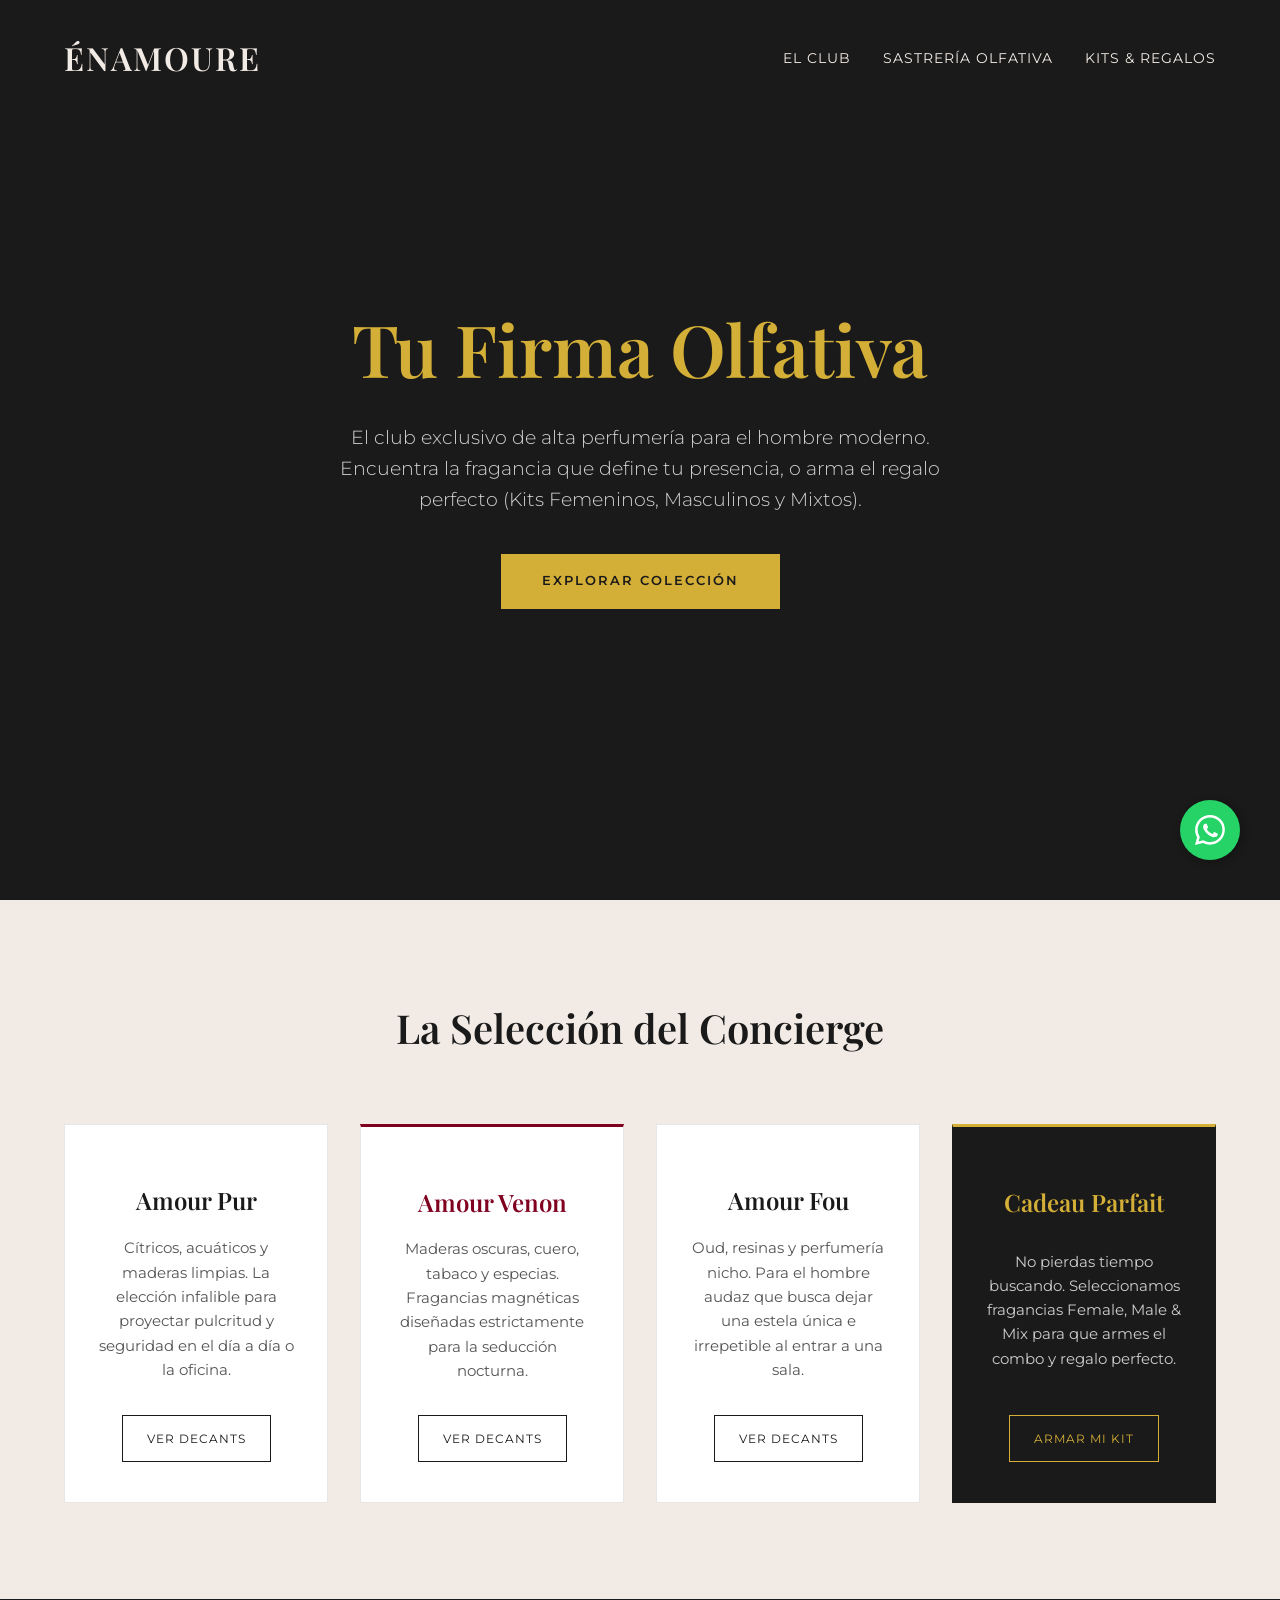
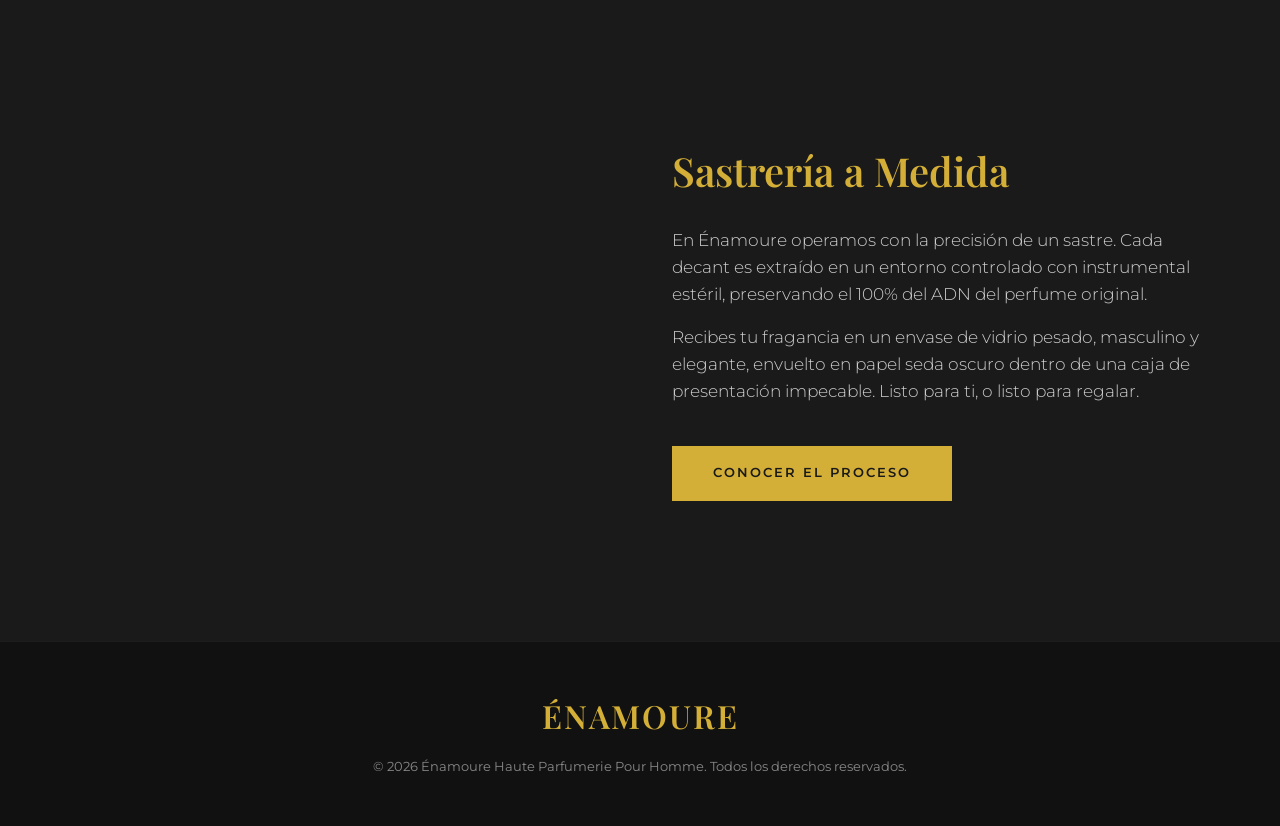
==== index.html @ 46e81cab "Add files via upload" ====
<!DOCTYPE html>
<html lang="es">

<head>
    <meta charset="UTF-8">
    <meta name="viewport" content="width=device-width, initial-scale=1.0">
    <title>ÉNAMOURE | Haute Parfumerie Pour Homme</title>
    <!-- Google Fonts: Playfair Display (Títulos) y Montserrat (Cuerpo) -->
    <link rel="preconnect" href="https://fonts.googleapis.com">
    <link rel="preconnect" href="https://fonts.gstatic.com" crossorigin>
    <link
        href="https://fonts.googleapis.com/css2?family=Montserrat:wght@300;400;600&family=Playfair+Display:ital,wght@0,400;0,600;0,700;1,400&display=swap"
        rel="stylesheet">

    <style>
        /* Variables de Paleta Cromática - Brandbook ÉNAMOURE */
        :root {
            --nuit-parisienne: #1A1A1A;
            --blanc-creme: #F2EBE5;
            --or-vintage: #D4AF37;
            --rouge-bordeaux: #800020;
            --font-title: 'Playfair Display', serif;
            --font-body: 'Montserrat', sans-serif;
        }

        /* Reset y Base */
        * {
            margin: 0;
            padding: 0;
            box-sizing: border-box;
        }

        body {
            font-family: var(--font-body);
            background-color: var(--nuit-parisienne);
            /* Fondo oscuro por defecto */
            color: var(--blanc-creme);
            line-height: 1.6;
            overflow-x: hidden;
        }

        h1,
        h2,
        h3,
        h4,
        .logo {
            font-family: var(--font-title);
            font-weight: 600;
        }

        a {
            text-decoration: none;
            color: inherit;
        }

        /* Navegación */
        header {
            padding: 2rem 5%;
            display: flex;
            justify-content: space-between;
            align-items: center;
            background-color: transparent;
            position: absolute;
            width: 100%;
            z-index: 10;
        }

        .logo {
            font-size: 2rem;
            letter-spacing: 2px;
            color: var(--blanc-creme);
        }

        nav ul {
            display: flex;
            list-style: none;
            gap: 2rem;
        }

        nav a {
            font-size: 0.9rem;
            text-transform: uppercase;
            letter-spacing: 1px;
            color: var(--blanc-creme);
            transition: color 0.3s ease;
        }

        nav a:hover {
            color: var(--or-vintage);
        }

        /* Hero Section - Oscuro y masculino */
        .hero {
            height: 100vh;
            display: flex;
            flex-direction: column;
            justify-content: center;
            align-items: center;
            text-align: center;
            padding: 0 5%;
            /* Imagen de fondo elegante/masculina con overlay oscuro */
            background: linear-gradient(rgba(26, 26, 26, 0.75), rgba(26, 26, 26, 0.95)), url('assets/images/hero_background.jpg') center/cover;
            color: var(--blanc-creme);
        }

        .hero h1 {
            font-size: 4.5rem;
            margin-bottom: 1rem;
            color: var(--or-vintage);
        }

        .hero p {
            font-size: 1.2rem;
            max-width: 650px;
            margin-bottom: 2.5rem;
            font-weight: 300;
            color: #d1d1d1;
        }

        .btn {
            display: inline-block;
            padding: 1rem 2.5rem;
            background-color: var(--or-vintage);
            color: var(--nuit-parisienne);
            text-transform: uppercase;
            letter-spacing: 2px;
            font-size: 0.8rem;
            border: 1px solid var(--or-vintage);
            transition: all 0.3s ease;
            cursor: pointer;
            font-weight: 600;
        }

        .btn:hover {
            background-color: transparent;
            color: var(--or-vintage);
        }

        /* Colecciones (Tipos de Amour) */
        .collections {
            padding: 6rem 5%;
            text-align: center;
            background-color: var(--blanc-creme);
            color: var(--nuit-parisienne);
        }

        .collections h2 {
            font-size: 2.5rem;
            margin-bottom: 4rem;
        }

        .grid {
            display: grid;
            grid-template-columns: repeat(auto-fit, minmax(250px, 1fr));
            gap: 2rem;
        }

        .card {
            background-color: #fff;
            padding: 2.5rem 2rem;
            border: 1px solid rgba(26, 26, 26, 0.1);
            transition: transform 0.3s ease, box-shadow 0.3s ease;
            display: flex;
            flex-direction: column;
            justify-content: space-between;
        }

        .card:hover {
            transform: translateY(-10px);
            box-shadow: 0 15px 30px rgba(0, 0, 0, 0.08);
            border-color: var(--or-vintage);
        }

        .card h3 {
            font-size: 1.5rem;
            margin: 1rem 0;
            color: var(--nuit-parisienne);
        }

        .card p {
            font-size: 0.95rem;
            color: #555;
            margin-bottom: 2rem;
        }

        .btn-card {
            padding: 0.8rem 1.5rem;
            background-color: transparent;
            color: var(--nuit-parisienne);
            border: 1px solid var(--nuit-parisienne);
            text-transform: uppercase;
            font-size: 0.75rem;
            letter-spacing: 1px;
            transition: all 0.3s ease;
            cursor: pointer;
            align-self: center;
        }

        .btn-card:hover {
            background-color: var(--nuit-parisienne);
            color: var(--blanc-creme);
        }

        /* Experiencia Unboxing */
        .experience {
            background-color: var(--nuit-parisienne);
            color: var(--blanc-creme);
            padding: 6rem 5%;
            display: flex;
            align-items: center;
            justify-content: space-between;
            gap: 4rem;
        }

        .experience-content {
            flex: 1;
        }

        .experience-content h2 {
            font-size: 2.5rem;
            margin-bottom: 1.5rem;
            color: var(--or-vintage);
        }

        .experience-content p {
            margin-bottom: 1rem;
            font-weight: 300;
            color: #ccc;
            font-size: 1.05rem;
        }

        .experience-image {
            flex: 1;
            height: 450px;
            /* Imagen oscura de lujo/madera/cuero */
            background: url('assets/images/experience_bg.jpg') center/cover;
            border-radius: 4px;
        }

        /* Botón Flotante WhatsApp */
        .whatsapp-float {
            position: fixed;
            width: 60px;
            height: 60px;
            bottom: 40px;
            right: 40px;
            background-color: #25d366;
            color: #FFF;
            border-radius: 50px;
            text-align: center;
            font-size: 30px;
            box-shadow: 2px 2px 10px rgba(0, 0, 0, 0.3);
            z-index: 100;
            display: flex;
            align-items: center;
            justify-content: center;
            transition: transform 0.3s ease;
        }

        .whatsapp-float:hover {
            transform: scale(1.1);
        }

        /* Footer */
        footer {
            text-align: center;
            padding: 3rem 5%;
            background-color: #111;
            color: var(--blanc-creme);
            border-top: 1px solid rgba(255, 255, 255, 0.05);
        }

        @media (max-width: 768px) {
            header {
                flex-direction: column;
                gap: 1rem;
                background-color: var(--nuit-parisienne);
                position: relative;
                padding-bottom: 1.5rem;
            }

            .hero {
                height: 80vh;
            }

            .hero h1 {
                font-size: 3rem;
            }

            .experience {
                flex-direction: column;
            }

            .experience-image {
                width: 100%;
                height: 300px;
            }
        }
    </style>
</head>

<body>

    <header>
        <div class="logo">ÉNAMOURE</div>
        <nav>
            <ul>
                <li><a href="#colecciones">El Club</a></li>
                <li><a href="#experiencia">Sastrería Olfativa</a></li>
                <li><a href="#regalos">Kits & Regalos</a></li>
            </ul>
        </nav>
    </header>

    <section class="hero">
        <h1>Tu Firma Olfativa</h1>
        <p>El club exclusivo de alta perfumería para el hombre moderno. Encuentra la fragancia que define tu presencia,
            o arma el regalo perfecto (Kits Femeninos, Masculinos y Mixtos).</p>
        <a href="#colecciones" class="btn">Explorar Colección</a>
    </section>

    <section id="colecciones" class="collections">
        <h2>La Selección del Concierge</h2>
        <div class="grid">
            <!-- Amour Pur -->
            <div class="card">
                <h3>Amour Pur</h3>
                <p>Cítricos, acuáticos y maderas limpias. La elección infalible para proyectar pulcritud y seguridad en
                    el día a día o la oficina.</p>
                <a href="#" class="btn-card">Ver Decants</a>
            </div>

            <!-- Amour Venon -->
            <div class="card" style="border-top: 3px solid var(--rouge-bordeaux);">
                <h3 style="color: var(--rouge-bordeaux);">Amour Venon</h3>
                <p>Maderas oscuras, cuero, tabaco y especias. Fragancias magnéticas diseñadas estrictamente para la
                    seducción nocturna.</p>
                <a href="#" class="btn-card">Ver Decants</a>
            </div>

            <!-- Amour Fou -->
            <div class="card">
                <h3>Amour Fou</h3>
                <p>Oud, resinas y perfumería nicho. Para el hombre audaz que busca dejar una estela única e irrepetible
                    al entrar a una sala.</p>
                <a href="#" class="btn-card">Ver Decants</a>
            </div>

            <!-- Cadeau Parfait (Kits & Regalos) -->
            <div class="card" id="regalos"
                style="background-color: var(--nuit-parisienne); color: var(--blanc-creme); border-top: 3px solid var(--or-vintage);">
                <h3 style="color: var(--or-vintage);">Cadeau Parfait</h3>
                <p style="color: #ccc;">No pierdas tiempo buscando. Seleccionamos fragancias Female, Male & Mix para que
                    armes el combo y regalo perfecto.</p>
                <a href="#" class="btn-card" style="border-color: var(--or-vintage); color: var(--or-vintage);">Armar mi
                    Kit</a>
            </div>
        </div>
    </section>

    <section id="experiencia" class="experience">
        <div class="experience-image"></div>
        <div class="experience-content">
            <h2>Sastrería a Medida</h2>
            <p>En Énamoure operamos con la precisión de un sastre. Cada decant es extraído en un entorno controlado con
                instrumental estéril, preservando el 100% del ADN del perfume original.</p>
            <p>Recibes tu fragancia en un envase de vidrio pesado, masculino y elegante, envuelto en papel seda oscuro
                dentro de una caja de presentación impecable. Listo para ti, o listo para regalar.</p>
            <br>
            <a href="#" class="btn"
                style="border-color: var(--or-vintage); color: var(--nuit-parisienne); background-color: var(--or-vintage);">Conocer
                el Proceso</a>
        </div>
    </section>

    <footer>
        <h2 class="logo" style="margin-bottom: 1rem; color: var(--or-vintage);">ÉNAMOURE</h2>
        <p style="font-size: 0.8rem; color: #888;">© 2026 Énamoure Haute Parfumerie Pour Homme. Todos los derechos
            reservados.</p>
    </footer>

    <!-- Botón Flotante de WhatsApp para conectar con el Agente Concierge -->
    <a href="https://wa.me/1234567890?text=Bonjour,%20monsieur!%20Me%20gustar%C3%ADa%20recibir%20asesoramiento%20de%20su%20Concierge."
        class="whatsapp-float" target="_blank" title="Habla con nuestro Concierge">
        <svg xmlns="http://www.w3.org/2000/svg" width="30" height="30" fill="currentColor" viewBox="0 0 16 16">
            <path
                d="M13.601 2.326A7.854 7.854 0 0 0 7.994 0C3.627 0 .068 3.558.064 7.926c-.003 1.396.366 2.76 1.062 3.961L0 16l4.204-1.102a7.933 7.933 0 0 0 3.79.965h.004c4.368 0 7.926-3.558 7.93-7.93A7.898 7.898 0 0 0 13.6 2.326zM7.994 14.521a6.573 6.573 0 0 1-3.356-.92l-.24-.144-2.494.654.666-2.433-.156-.251a6.56 6.56 0 0 1-1.007-3.505c.004-3.639 2.961-6.592 6.608-6.592a6.56 6.56 0 0 1 4.66 1.932 6.557 6.557 0 0 1 1.928 4.66c-.004 3.639-2.961 6.592-6.608 6.592z" />
            <path
                d="M11.846 9.771c-.192-.096-1.139-.563-1.315-.628-.176-.065-.304-.096-.432.096-.128.192-.496.628-.608.761-.112.132-.224.148-.416.052-.192-.096-.81-.299-1.543-.953-.574-.51-1.033-1.144-1.155-1.336-.121-.192-.013-.296.083-.392.087-.087.192-.224.288-.336.096-.112.128-.192.192-.32.064-.128.032-.24-.016-.336-.048-.096-.432-1.04-.592-1.424-.156-.375-.316-.324-.432-.33-.112-.005-.24-.006-.368-.006-.128 0-.336.048-.512.24-.176.192-.672.656-.672 1.596 0 .94.688 1.848.784 1.976.096.128 1.352 2.066 3.276 2.888.456.195.812.312 1.09.4.458.146.875.125 1.204.076.366-.055 1.139-.465 1.3-.914.16-.448.16-.832.112-.914-.048-.082-.176-.128-.368-.224z" />
        </svg>
    </a>

    <!-- Efectos de Sonido Estilo Perfumería -->
    <!-- Nota: Aquí se deben reemplazar los SRC por los audios generados por IA -->
    <audio id="spraySound" src="assets/audio/spray_ia.mp3" preload="auto"></audio>
    <audio id="wooshSound" src="assets/audio/transition_ia.mp3" preload="auto"></audio>

    <script>
        const spraySound = document.getElementById('spraySound');
        const wooshSound = document.getElementById('wooshSound');

        // Sonido de spray de perfume al pasar el mouse por los botones
        document.querySelectorAll('.btn, .btn-card').forEach(btn => {
            btn.addEventListener('mouseenter', () => {
                if (spraySound) {
                    spraySound.currentTime = 0;
                    spraySound.volume = 0.2;
                    spraySound.play().catch(e => { /* Ignorar error si el usuario no ha interactuado */ });
                }
            });
        });

        // Transición y sonido suave en la navegación
        document.querySelectorAll('a[href^="#"]').forEach(anchor => {
            anchor.addEventListener('click', function (e) {
                e.preventDefault();

                if (wooshSound) {
                    wooshSound.currentTime = 0;
                    wooshSound.volume = 0.3;
                    wooshSound.play().catch(e => { });
                }

                document.querySelector(this.getAttribute('href')).scrollIntoView({
                    behavior: 'smooth'
                });
            });
        });
    </script>
</body>

</html>
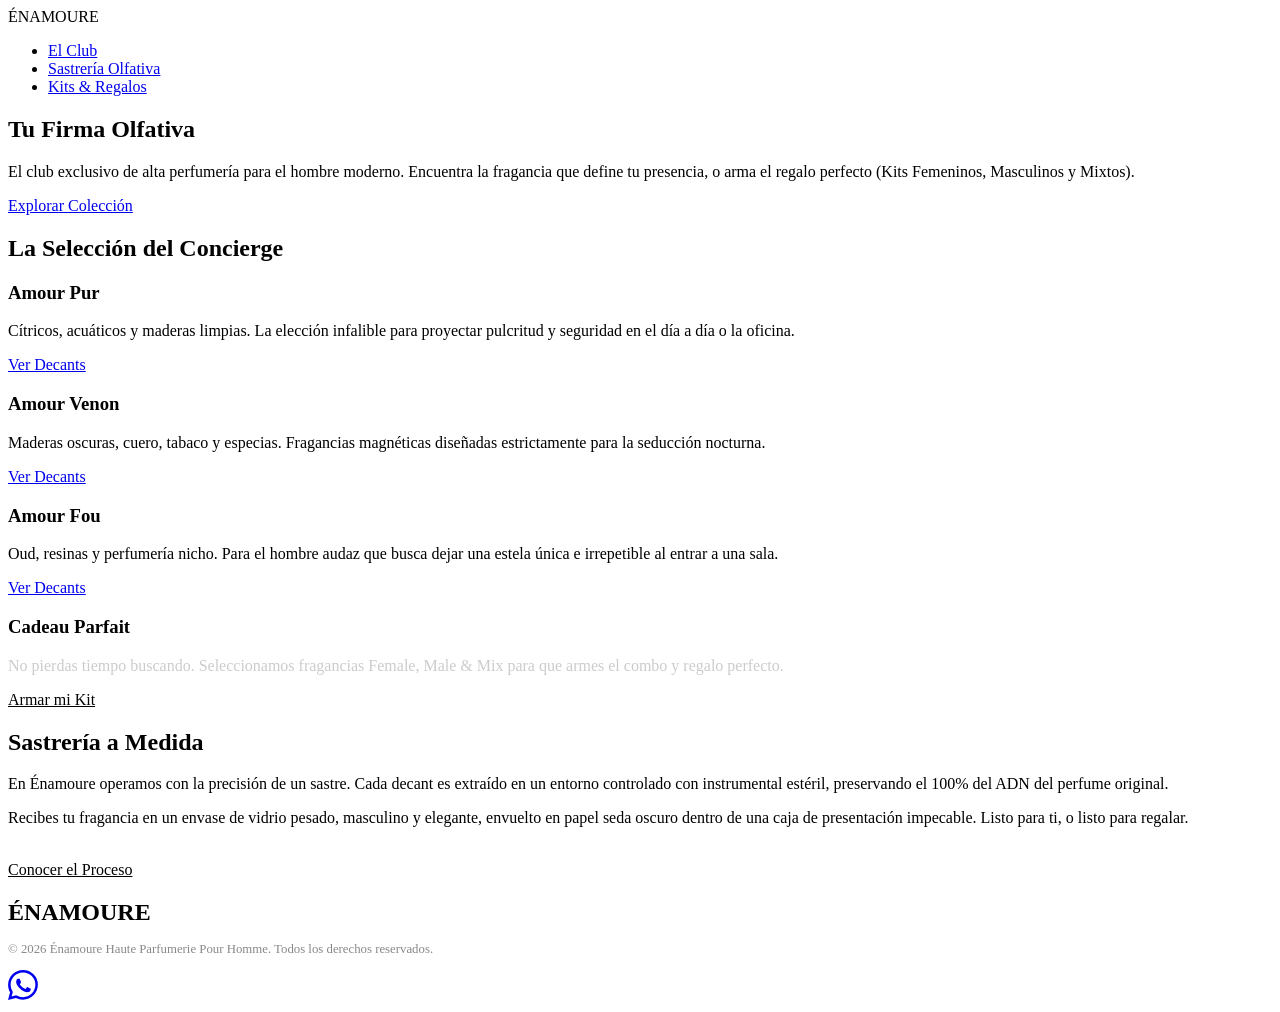
==== commit fc969442: "Add files via upload" ====
--- a/index.html
+++ b/index.html
@@ -12,291 +12,7 @@
         href="https://fonts.googleapis.com/css2?family=Montserrat:wght@300;400;600&family=Playfair+Display:ital,wght@0,400;0,600;0,700;1,400&display=swap"
         rel="stylesheet">
 
-    <style>
-        /* Variables de Paleta Cromática - Brandbook ÉNAMOURE */
-        :root {
-            --nuit-parisienne: #1A1A1A;
-            --blanc-creme: #F2EBE5;
-            --or-vintage: #D4AF37;
-            --rouge-bordeaux: #800020;
-            --font-title: 'Playfair Display', serif;
-            --font-body: 'Montserrat', sans-serif;
-        }
-
-        /* Reset y Base */
-        * {
-            margin: 0;
-            padding: 0;
-            box-sizing: border-box;
-        }
-
-        body {
-            font-family: var(--font-body);
-            background-color: var(--nuit-parisienne);
-            /* Fondo oscuro por defecto */
-            color: var(--blanc-creme);
-            line-height: 1.6;
-            overflow-x: hidden;
-        }
-
-        h1,
-        h2,
-        h3,
-        h4,
-        .logo {
-            font-family: var(--font-title);
-            font-weight: 600;
-        }
-
-        a {
-            text-decoration: none;
-            color: inherit;
-        }
-
-        /* Navegación */
-        header {
-            padding: 2rem 5%;
-            display: flex;
-            justify-content: space-between;
-            align-items: center;
-            background-color: transparent;
-            position: absolute;
-            width: 100%;
-            z-index: 10;
-        }
-
-        .logo {
-            font-size: 2rem;
-            letter-spacing: 2px;
-            color: var(--blanc-creme);
-        }
-
-        nav ul {
-            display: flex;
-            list-style: none;
-            gap: 2rem;
-        }
-
-        nav a {
-            font-size: 0.9rem;
-            text-transform: uppercase;
-            letter-spacing: 1px;
-            color: var(--blanc-creme);
-            transition: color 0.3s ease;
-        }
-
-        nav a:hover {
-            color: var(--or-vintage);
-        }
-
-        /* Hero Section - Oscuro y masculino */
-        .hero {
-            height: 100vh;
-            display: flex;
-            flex-direction: column;
-            justify-content: center;
-            align-items: center;
-            text-align: center;
-            padding: 0 5%;
-            /* Imagen de fondo elegante/masculina con overlay oscuro */
-            background: linear-gradient(rgba(26, 26, 26, 0.75), rgba(26, 26, 26, 0.95)), url('assets/images/hero_background.jpg') center/cover;
-            color: var(--blanc-creme);
-        }
-
-        .hero h1 {
-            font-size: 4.5rem;
-            margin-bottom: 1rem;
-            color: var(--or-vintage);
-        }
-
-        .hero p {
-            font-size: 1.2rem;
-            max-width: 650px;
-            margin-bottom: 2.5rem;
-            font-weight: 300;
-            color: #d1d1d1;
-        }
-
-        .btn {
-            display: inline-block;
-            padding: 1rem 2.5rem;
-            background-color: var(--or-vintage);
-            color: var(--nuit-parisienne);
-            text-transform: uppercase;
-            letter-spacing: 2px;
-            font-size: 0.8rem;
-            border: 1px solid var(--or-vintage);
-            transition: all 0.3s ease;
-            cursor: pointer;
-            font-weight: 600;
-        }
-
-        .btn:hover {
-            background-color: transparent;
-            color: var(--or-vintage);
-        }
-
-        /* Colecciones (Tipos de Amour) */
-        .collections {
-            padding: 6rem 5%;
-            text-align: center;
-            background-color: var(--blanc-creme);
-            color: var(--nuit-parisienne);
-        }
-
-        .collections h2 {
-            font-size: 2.5rem;
-            margin-bottom: 4rem;
-        }
-
-        .grid {
-            display: grid;
-            grid-template-columns: repeat(auto-fit, minmax(250px, 1fr));
-            gap: 2rem;
-        }
-
-        .card {
-            background-color: #fff;
-            padding: 2.5rem 2rem;
-            border: 1px solid rgba(26, 26, 26, 0.1);
-            transition: transform 0.3s ease, box-shadow 0.3s ease;
-            display: flex;
-            flex-direction: column;
-            justify-content: space-between;
-        }
-
-        .card:hover {
-            transform: translateY(-10px);
-            box-shadow: 0 15px 30px rgba(0, 0, 0, 0.08);
-            border-color: var(--or-vintage);
-        }
-
-        .card h3 {
-            font-size: 1.5rem;
-            margin: 1rem 0;
-            color: var(--nuit-parisienne);
-        }
-
-        .card p {
-            font-size: 0.95rem;
-            color: #555;
-            margin-bottom: 2rem;
-        }
-
-        .btn-card {
-            padding: 0.8rem 1.5rem;
-            background-color: transparent;
-            color: var(--nuit-parisienne);
-            border: 1px solid var(--nuit-parisienne);
-            text-transform: uppercase;
-            font-size: 0.75rem;
-            letter-spacing: 1px;
-            transition: all 0.3s ease;
-            cursor: pointer;
-            align-self: center;
-        }
-
-        .btn-card:hover {
-            background-color: var(--nuit-parisienne);
-            color: var(--blanc-creme);
-        }
-
-        /* Experiencia Unboxing */
-        .experience {
-            background-color: var(--nuit-parisienne);
-            color: var(--blanc-creme);
-            padding: 6rem 5%;
-            display: flex;
-            align-items: center;
-            justify-content: space-between;
-            gap: 4rem;
-        }
-
-        .experience-content {
-            flex: 1;
-        }
-
-        .experience-content h2 {
-            font-size: 2.5rem;
-            margin-bottom: 1.5rem;
-            color: var(--or-vintage);
-        }
-
-        .experience-content p {
-            margin-bottom: 1rem;
-            font-weight: 300;
-            color: #ccc;
-            font-size: 1.05rem;
-        }
-
-        .experience-image {
-            flex: 1;
-            height: 450px;
-            /* Imagen oscura de lujo/madera/cuero */
-            background: url('assets/images/experience_bg.jpg') center/cover;
-            border-radius: 4px;
-        }
-
-        /* Botón Flotante WhatsApp */
-        .whatsapp-float {
-            position: fixed;
-            width: 60px;
-            height: 60px;
-            bottom: 40px;
-            right: 40px;
-            background-color: #25d366;
-            color: #FFF;
-            border-radius: 50px;
-            text-align: center;
-            font-size: 30px;
-            box-shadow: 2px 2px 10px rgba(0, 0, 0, 0.3);
-            z-index: 100;
-            display: flex;
-            align-items: center;
-            justify-content: center;
-            transition: transform 0.3s ease;
-        }
-
-        .whatsapp-float:hover {
-            transform: scale(1.1);
-        }
-
-        /* Footer */
-        footer {
-            text-align: center;
-            padding: 3rem 5%;
-            background-color: #111;
-            color: var(--blanc-creme);
-            border-top: 1px solid rgba(255, 255, 255, 0.05);
-        }
-
-        @media (max-width: 768px) {
-            header {
-                flex-direction: column;
-                gap: 1rem;
-                background-color: var(--nuit-parisienne);
-                position: relative;
-                padding-bottom: 1.5rem;
-            }
-
-            .hero {
-                height: 80vh;
-            }
-
-            .hero h1 {
-                font-size: 3rem;
-            }
-
-            .experience {
-                flex-direction: column;
-            }
-
-            .experience-image {
-                width: 100%;
-                height: 300px;
-            }
-        }
-    </style>
+    <link rel="stylesheet" href="css/styles.css">
 </head>
 
 <body>
@@ -395,38 +111,7 @@
     <audio id="spraySound" src="assets/audio/spray_ia.mp3" preload="auto"></audio>
     <audio id="wooshSound" src="assets/audio/transition_ia.mp3" preload="auto"></audio>
 
-    <script>
-        const spraySound = document.getElementById('spraySound');
-        const wooshSound = document.getElementById('wooshSound');
-
-        // Sonido de spray de perfume al pasar el mouse por los botones
-        document.querySelectorAll('.btn, .btn-card').forEach(btn => {
-            btn.addEventListener('mouseenter', () => {
-                if (spraySound) {
-                    spraySound.currentTime = 0;
-                    spraySound.volume = 0.2;
-                    spraySound.play().catch(e => { /* Ignorar error si el usuario no ha interactuado */ });
-                }
-            });
-        });
-
-        // Transición y sonido suave en la navegación
-        document.querySelectorAll('a[href^="#"]').forEach(anchor => {
-            anchor.addEventListener('click', function (e) {
-                e.preventDefault();
-
-                if (wooshSound) {
-                    wooshSound.currentTime = 0;
-                    wooshSound.volume = 0.3;
-                    wooshSound.play().catch(e => { });
-                }
-
-                document.querySelector(this.getAttribute('href')).scrollIntoView({
-                    behavior: 'smooth'
-                });
-            });
-        });
-    </script>
+    <script src="js/scripts.js"></script>
 </body>
 
 </html>
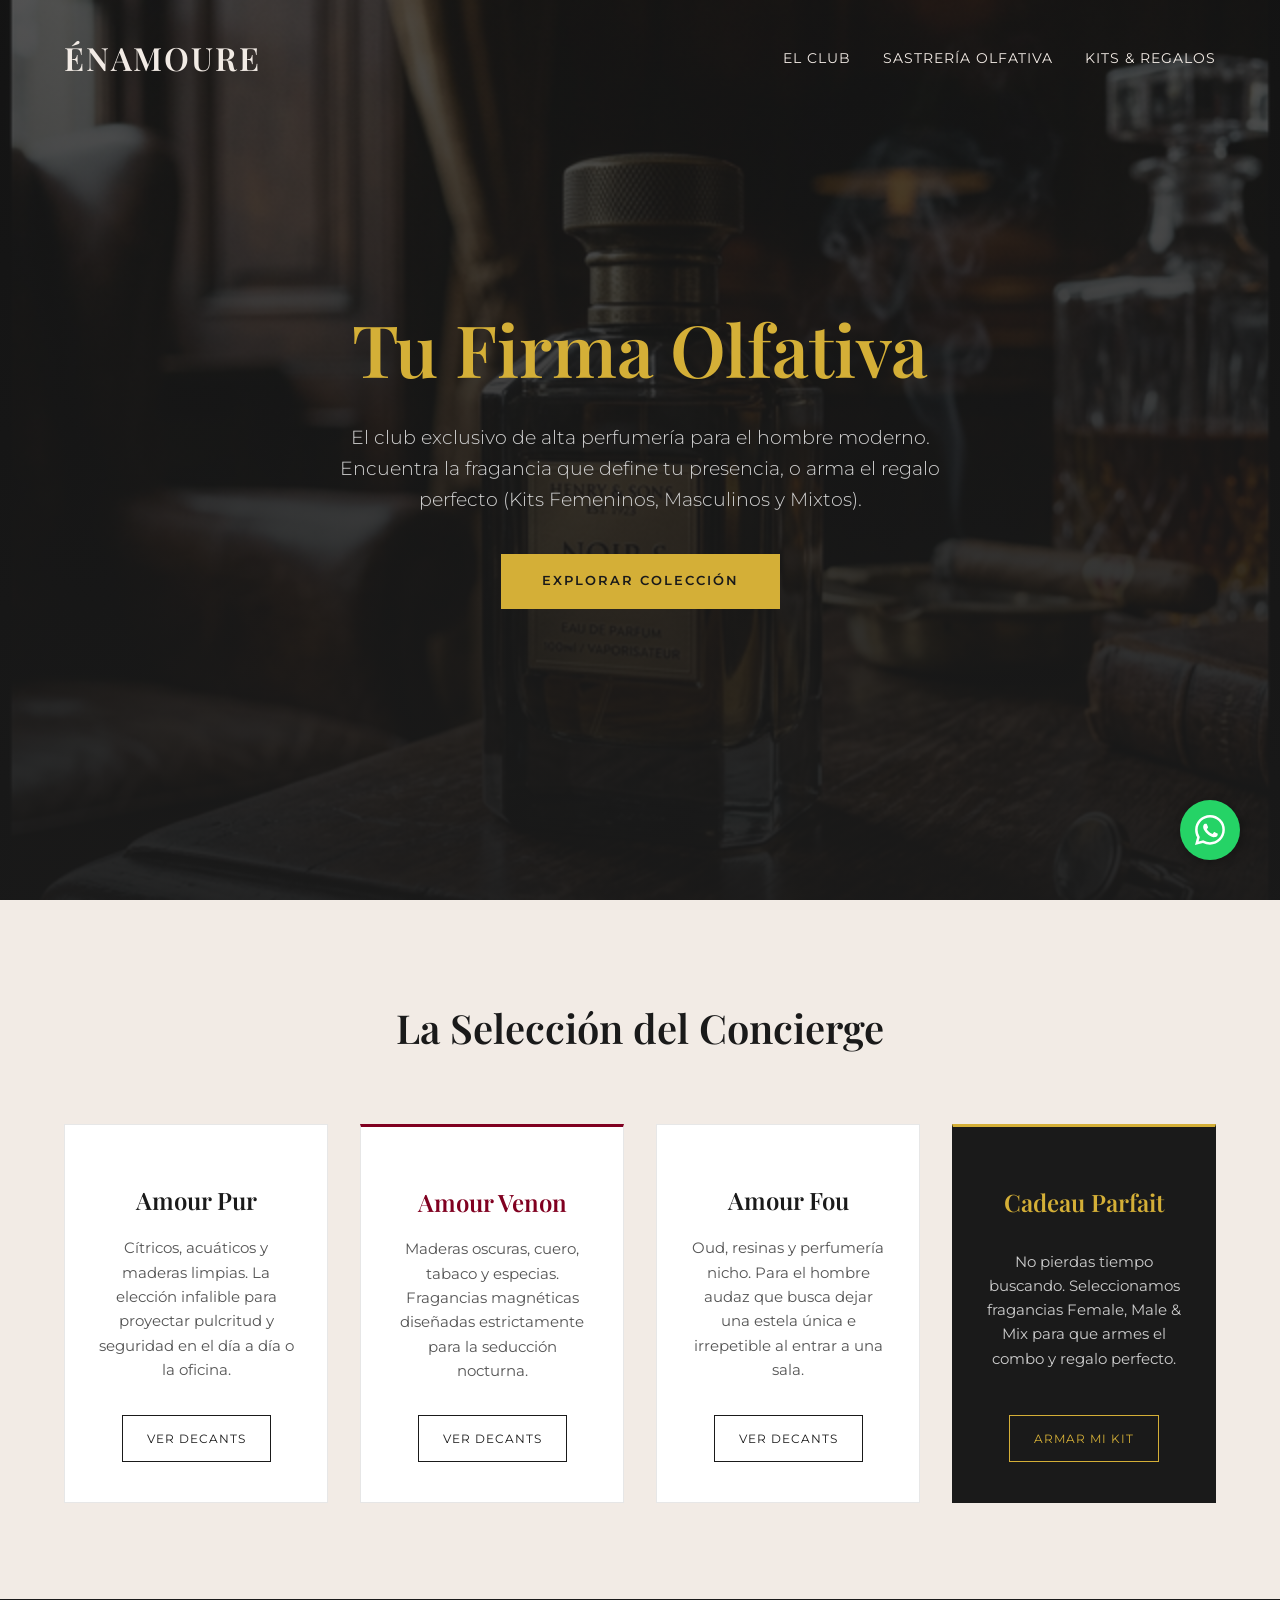
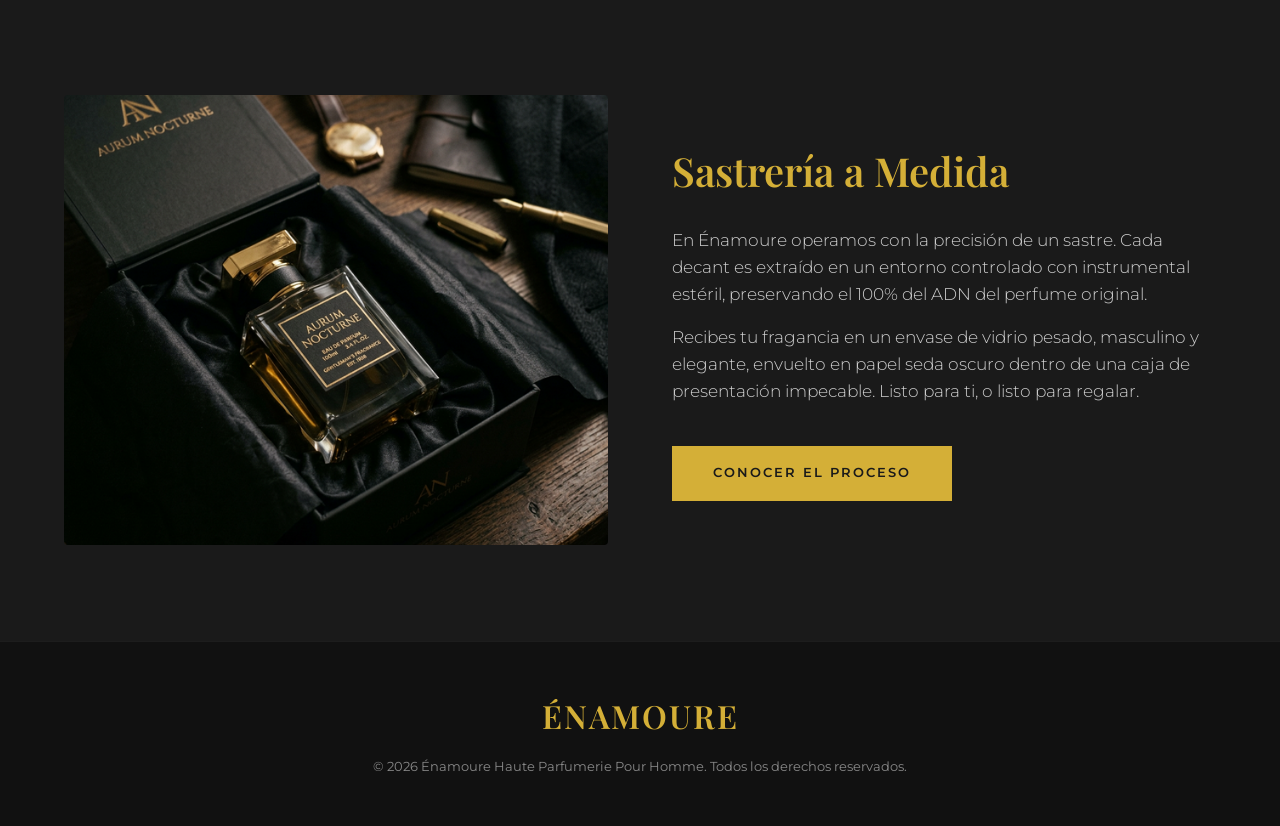
==== commit af1ee894: "Update index.html" ====
--- a/index.html
+++ b/index.html
@@ -114,4 +114,4 @@
     <script src="js/scripts.js"></script>
 </body>
 
-</html>+</html>
--- a/css/styles.css
+++ b/css/styles.css
@@ -0,0 +1,283 @@
+        /* Variables de Paleta Cromática - Brandbook ÉNAMOURE */
+        :root {
+            --nuit-parisienne: #1A1A1A;
+            --blanc-creme: #F2EBE5;
+            --or-vintage: #D4AF37;
+            --rouge-bordeaux: #800020;
+            --font-title: 'Playfair Display', serif;
+            --font-body: 'Montserrat', sans-serif;
+        }
+
+        /* Reset y Base */
+        * {
+            margin: 0;
+            padding: 0;
+            box-sizing: border-box;
+        }
+
+        body {
+            font-family: var(--font-body);
+            background-color: var(--nuit-parisienne);
+            /* Fondo oscuro por defecto */
+            color: var(--blanc-creme);
+            line-height: 1.6;
+            overflow-x: hidden;
+        }
+
+        h1,
+        h2,
+        h3,
+        h4,
+        .logo {
+            font-family: var(--font-title);
+            font-weight: 600;
+        }
+
+        a {
+            text-decoration: none;
+            color: inherit;
+        }
+
+        /* Navegación */
+        header {
+            padding: 2rem 5%;
+            display: flex;
+            justify-content: space-between;
+            align-items: center;
+            background-color: transparent;
+            position: absolute;
+            width: 100%;
+            z-index: 10;
+        }
+
+        .logo {
+            font-size: 2rem;
+            letter-spacing: 2px;
+            color: var(--blanc-creme);
+        }
+
+        nav ul {
+            display: flex;
+            list-style: none;
+            gap: 2rem;
+        }
+
+        nav a {
+            font-size: 0.9rem;
+            text-transform: uppercase;
+            letter-spacing: 1px;
+            color: var(--blanc-creme);
+            transition: color 0.3s ease;
+        }
+
+        nav a:hover {
+            color: var(--or-vintage);
+        }
+
+        /* Hero Section - Oscuro y masculino */
+        .hero {
+            height: 100vh;
+            display: flex;
+            flex-direction: column;
+            justify-content: center;
+            align-items: center;
+            text-align: center;
+            padding: 0 5%;
+            /* Imagen de fondo elegante/masculina con overlay oscuro */
+            background: linear-gradient(rgba(26, 26, 26, 0.75), rgba(26, 26, 26, 0.95)), url('../assets/images/hero_background.png') center/cover;
+            color: var(--blanc-creme);
+        }
+
+        .hero h1 {
+            font-size: 4.5rem;
+            margin-bottom: 1rem;
+            color: var(--or-vintage);
+        }
+
+        .hero p {
+            font-size: 1.2rem;
+            max-width: 650px;
+            margin-bottom: 2.5rem;
+            font-weight: 300;
+            color: #d1d1d1;
+        }
+
+        .btn {
+            display: inline-block;
+            padding: 1rem 2.5rem;
+            background-color: var(--or-vintage);
+            color: var(--nuit-parisienne);
+            text-transform: uppercase;
+            letter-spacing: 2px;
+            font-size: 0.8rem;
+            border: 1px solid var(--or-vintage);
+            transition: all 0.3s ease;
+            cursor: pointer;
+            font-weight: 600;
+        }
+
+        .btn:hover {
+            background-color: transparent;
+            color: var(--or-vintage);
+        }
+
+        /* Colecciones (Tipos de Amour) */
+        .collections {
+            padding: 6rem 5%;
+            text-align: center;
+            background-color: var(--blanc-creme);
+            color: var(--nuit-parisienne);
+        }
+
+        .collections h2 {
+            font-size: 2.5rem;
+            margin-bottom: 4rem;
+        }
+
+        .grid {
+            display: grid;
+            grid-template-columns: repeat(auto-fit, minmax(250px, 1fr));
+            gap: 2rem;
+        }
+
+        .card {
+            background-color: #fff;
+            padding: 2.5rem 2rem;
+            border: 1px solid rgba(26, 26, 26, 0.1);
+            transition: transform 0.3s ease, box-shadow 0.3s ease;
+            display: flex;
+            flex-direction: column;
+            justify-content: space-between;
+        }
+
+        .card:hover {
+            transform: translateY(-10px);
+            box-shadow: 0 15px 30px rgba(0, 0, 0, 0.08);
+            border-color: var(--or-vintage);
+        }
+
+        .card h3 {
+            font-size: 1.5rem;
+            margin: 1rem 0;
+            color: var(--nuit-parisienne);
+        }
+
+        .card p {
+            font-size: 0.95rem;
+            color: #555;
+            margin-bottom: 2rem;
+        }
+
+        .btn-card {
+            padding: 0.8rem 1.5rem;
+            background-color: transparent;
+            color: var(--nuit-parisienne);
+            border: 1px solid var(--nuit-parisienne);
+            text-transform: uppercase;
+            font-size: 0.75rem;
+            letter-spacing: 1px;
+            transition: all 0.3s ease;
+            cursor: pointer;
+            align-self: center;
+        }
+
+        .btn-card:hover {
+            background-color: var(--nuit-parisienne);
+            color: var(--blanc-creme);
+        }
+
+        /* Experiencia Unboxing */
+        .experience {
+            background-color: var(--nuit-parisienne);
+            color: var(--blanc-creme);
+            padding: 6rem 5%;
+            display: flex;
+            align-items: center;
+            justify-content: space-between;
+            gap: 4rem;
+        }
+
+        .experience-content {
+            flex: 1;
+        }
+
+        .experience-content h2 {
+            font-size: 2.5rem;
+            margin-bottom: 1.5rem;
+            color: var(--or-vintage);
+        }
+
+        .experience-content p {
+            margin-bottom: 1rem;
+            font-weight: 300;
+            color: #ccc;
+            font-size: 1.05rem;
+        }
+
+        .experience-image {
+            flex: 1;
+            height: 450px;
+            /* Imagen oscura de lujo/madera/cuero */
+            background: url('../assets/images/experience_bg.png') center/cover;
+            border-radius: 4px;
+        }
+
+        /* Botón Flotante WhatsApp */
+        .whatsapp-float {
+            position: fixed;
+            width: 60px;
+            height: 60px;
+            bottom: 40px;
+            right: 40px;
+            background-color: #25d366;
+            color: #FFF;
+            border-radius: 50px;
+            text-align: center;
+            font-size: 30px;
+            box-shadow: 2px 2px 10px rgba(0, 0, 0, 0.3);
+            z-index: 100;
+            display: flex;
+            align-items: center;
+            justify-content: center;
+            transition: transform 0.3s ease;
+        }
+
+        .whatsapp-float:hover {
+            transform: scale(1.1);
+        }
+
+        /* Footer */
+        footer {
+            text-align: center;
+            padding: 3rem 5%;
+            background-color: #111;
+            color: var(--blanc-creme);
+            border-top: 1px solid rgba(255, 255, 255, 0.05);
+        }
+
+        @media (max-width: 768px) {
+            header {
+                flex-direction: column;
+                gap: 1rem;
+                background-color: var(--nuit-parisienne);
+                position: relative;
+                padding-bottom: 1.5rem;
+            }
+
+            .hero {
+                height: 80vh;
+            }
+
+            .hero h1 {
+                font-size: 3rem;
+            }
+
+            .experience {
+                flex-direction: column;
+            }
+
+            .experience-image {
+                width: 100%;
+                height: 300px;
+            }
+        }
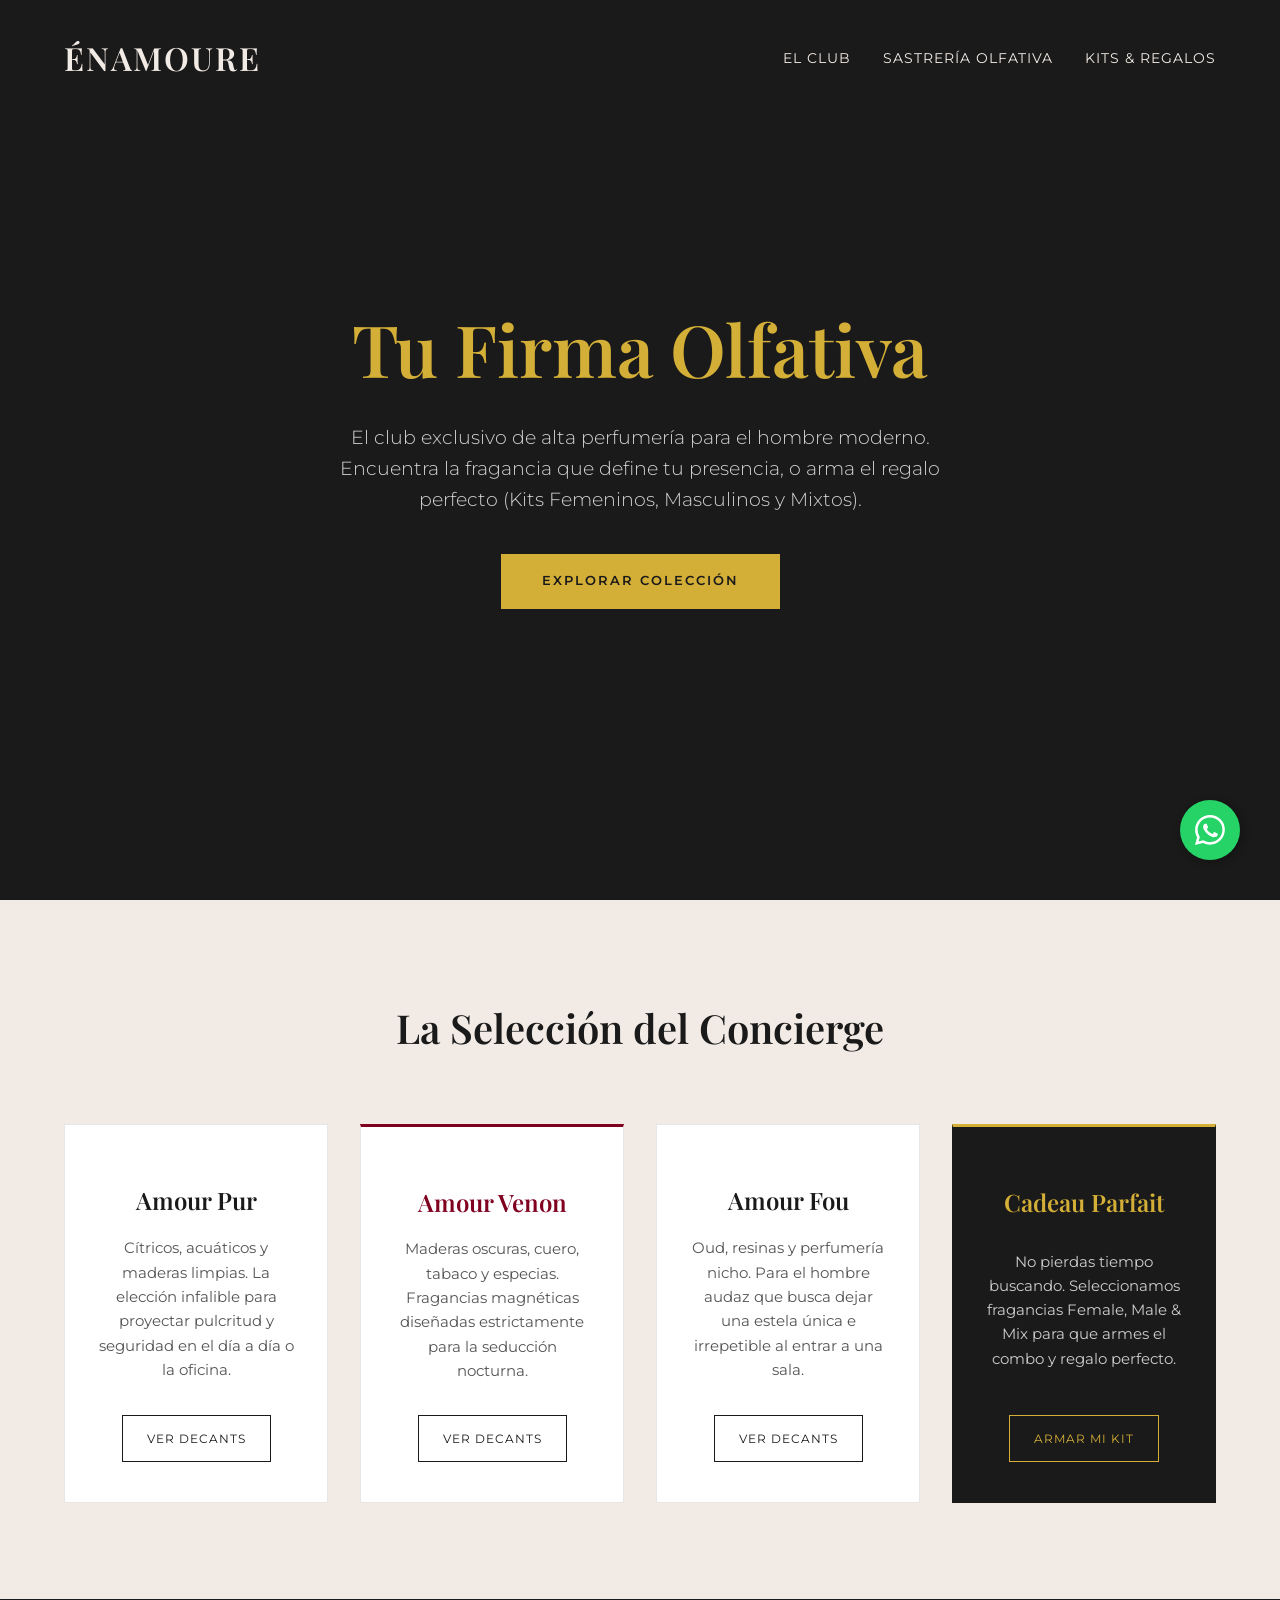
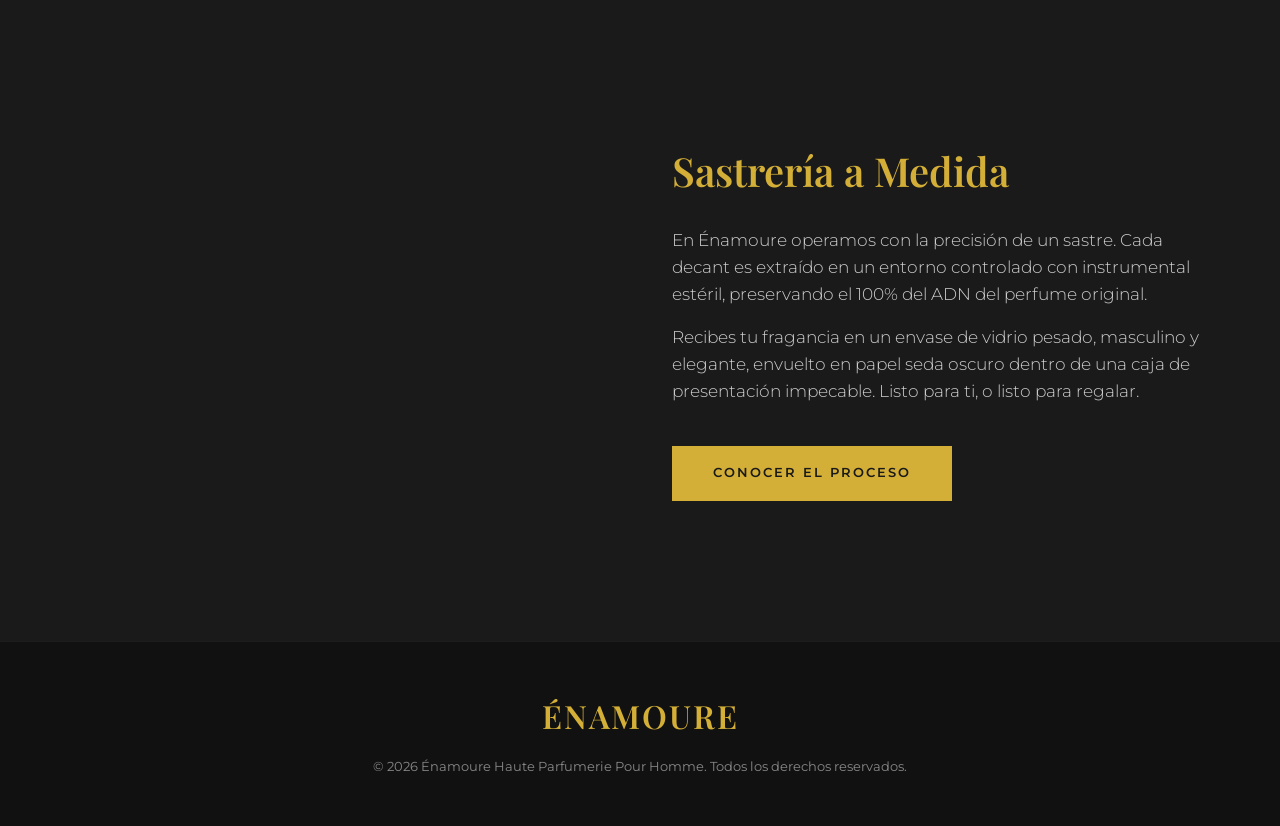
==== commit 30076f68: "Update index.html" ====
--- a/index.html
+++ b/index.html
@@ -1,6 +1,5 @@
 <!DOCTYPE html>
 <html lang="es">
-
 <head>
     <meta charset="UTF-8">
     <meta name="viewport" content="width=device-width, initial-scale=1.0">
@@ -8,13 +7,285 @@
     <!-- Google Fonts: Playfair Display (Títulos) y Montserrat (Cuerpo) -->
     <link rel="preconnect" href="https://fonts.googleapis.com">
     <link rel="preconnect" href="https://fonts.gstatic.com" crossorigin>
-    <link
-        href="https://fonts.googleapis.com/css2?family=Montserrat:wght@300;400;600&family=Playfair+Display:ital,wght@0,400;0,600;0,700;1,400&display=swap"
-        rel="stylesheet">
-
-    <link rel="stylesheet" href="css/styles.css">
+    <link href="https://fonts.googleapis.com/css2?family=Montserrat:wght@300;400;600&family=Playfair+Display:ital,wght@0,400;0,600;0,700;1,400&display=swap" rel="stylesheet">
+    
+    <style>
+        /* Variables de Paleta Cromática - Brandbook ÉNAMOURE */
+        :root {
+            --nuit-parisienne: #1A1A1A;
+            --blanc-creme: #F2EBE5;
+            --or-vintage: #D4AF37;
+            --rouge-bordeaux: #800020;
+            --font-title: 'Playfair Display', serif;
+            --font-body: 'Montserrat', sans-serif;
+        }
+
+        /* Reset y Base */
+        * {
+            margin: 0;
+            padding: 0;
+            box-sizing: border-box;
+        }
+
+        body {
+            font-family: var(--font-body);
+            background-color: var(--nuit-parisienne); /* Fondo oscuro por defecto */
+            color: var(--blanc-creme);
+            line-height: 1.6;
+            overflow-x: hidden;
+        }
+
+        h1, h2, h3, h4, .logo {
+            font-family: var(--font-title);
+            font-weight: 600;
+        }
+
+        a {
+            text-decoration: none;
+            color: inherit;
+        }
+
+        /* Navegación */
+        header {
+            padding: 2rem 5%;
+            display: flex;
+            justify-content: space-between;
+            align-items: center;
+            background-color: transparent;
+            position: absolute;
+            width: 100%;
+            z-index: 10;
+        }
+
+        .logo {
+            font-size: 2rem;
+            letter-spacing: 2px;
+            color: var(--blanc-creme); 
+        }
+
+        nav ul {
+            display: flex;
+            list-style: none;
+            gap: 2rem;
+        }
+
+        nav a {
+            font-size: 0.9rem;
+            text-transform: uppercase;
+            letter-spacing: 1px;
+            color: var(--blanc-creme);
+            transition: color 0.3s ease;
+        }
+
+        nav a:hover {
+            color: var(--or-vintage);
+        }
+
+        /* Hero Section - Oscuro y masculino */
+        .hero {
+            height: 100vh;
+            display: flex;
+            flex-direction: column;
+            justify-content: center;
+            align-items: center;
+            text-align: center;
+            padding: 0 5%;
+            /* Imagen de fondo elegante/masculina con overlay oscuro */
+            background: linear-gradient(rgba(26, 26, 26, 0.75), rgba(26, 26, 26, 0.95)), url('https://images.unsplash.com/photo-1620916297397-a4a5402a3c6c?q=80&w=2000&auto=format&fit=crop') center/cover;
+            color: var(--blanc-creme);
+        }
+
+        .hero h1 {
+            font-size: 4.5rem;
+            margin-bottom: 1rem;
+            color: var(--or-vintage);
+        }
+
+        .hero p {
+            font-size: 1.2rem;
+            max-width: 650px;
+            margin-bottom: 2.5rem;
+            font-weight: 300;
+            color: #d1d1d1;
+        }
+
+        .btn {
+            display: inline-block;
+            padding: 1rem 2.5rem;
+            background-color: var(--or-vintage);
+            color: var(--nuit-parisienne);
+            text-transform: uppercase;
+            letter-spacing: 2px;
+            font-size: 0.8rem;
+            border: 1px solid var(--or-vintage);
+            transition: all 0.3s ease;
+            cursor: pointer;
+            font-weight: 600;
+        }
+
+        .btn:hover {
+            background-color: transparent;
+            color: var(--or-vintage);
+        }
+
+        /* Colecciones (Tipos de Amour) */
+        .collections {
+            padding: 6rem 5%;
+            text-align: center;
+            background-color: var(--blanc-creme);
+            color: var(--nuit-parisienne);
+        }
+
+        .collections h2 {
+            font-size: 2.5rem;
+            margin-bottom: 4rem;
+        }
+
+        .grid {
+            display: grid;
+            grid-template-columns: repeat(auto-fit, minmax(250px, 1fr));
+            gap: 2rem;
+        }
+
+        .card {
+            background-color: #fff;
+            padding: 2.5rem 2rem;
+            border: 1px solid rgba(26, 26, 26, 0.1);
+            transition: transform 0.3s ease, box-shadow 0.3s ease;
+            display: flex;
+            flex-direction: column;
+            justify-content: space-between;
+        }
+
+        .card:hover {
+            transform: translateY(-10px);
+            box-shadow: 0 15px 30px rgba(0,0,0,0.08);
+            border-color: var(--or-vintage);
+        }
+
+        .card h3 {
+            font-size: 1.5rem;
+            margin: 1rem 0;
+            color: var(--nuit-parisienne);
+        }
+
+        .card p {
+            font-size: 0.95rem;
+            color: #555;
+            margin-bottom: 2rem;
+        }
+
+        .btn-card {
+            padding: 0.8rem 1.5rem;
+            background-color: transparent;
+            color: var(--nuit-parisienne);
+            border: 1px solid var(--nuit-parisienne);
+            text-transform: uppercase;
+            font-size: 0.75rem;
+            letter-spacing: 1px;
+            transition: all 0.3s ease;
+            cursor: pointer;
+            align-self: center;
+        }
+        
+        .btn-card:hover {
+            background-color: var(--nuit-parisienne);
+            color: var(--blanc-creme);
+        }
+
+        /* Experiencia Unboxing */
+        .experience {
+            background-color: var(--nuit-parisienne);
+            color: var(--blanc-creme);
+            padding: 6rem 5%;
+            display: flex;
+            align-items: center;
+            justify-content: space-between;
+            gap: 4rem;
+        }
+
+        .experience-content {
+            flex: 1;
+        }
+
+        .experience-content h2 {
+            font-size: 2.5rem;
+            margin-bottom: 1.5rem;
+            color: var(--or-vintage);
+        }
+
+        .experience-content p {
+            margin-bottom: 1rem;
+            font-weight: 300;
+            color: #ccc;
+            font-size: 1.05rem;
+        }
+
+        .experience-image {
+            flex: 1;
+            height: 450px;
+            /* Imagen oscura de lujo/madera/cuero */
+            background: url('https://images.unsplash.com/photo-1595425970377-c9703bc48b22?q=80&w=1000&auto=format&fit=crop') center/cover;
+            border-radius: 4px;
+        }
+
+        /* Botón Flotante WhatsApp */
+        .whatsapp-float {
+            position: fixed;
+            width: 60px;
+            height: 60px;
+            bottom: 40px;
+            right: 40px;
+            background-color: #25d366;
+            color: #FFF;
+            border-radius: 50px;
+            text-align: center;
+            font-size: 30px;
+            box-shadow: 2px 2px 10px rgba(0,0,0,0.3);
+            z-index: 100;
+            display: flex;
+            align-items: center;
+            justify-content: center;
+            transition: transform 0.3s ease;
+        }
+
+        .whatsapp-float:hover {
+            transform: scale(1.1);
+        }
+
+        /* Footer */
+        footer {
+            text-align: center;
+            padding: 3rem 5%;
+            background-color: #111;
+            color: var(--blanc-creme);
+            border-top: 1px solid rgba(255,255,255,0.05);
+        }
+
+        @media (max-width: 768px) {
+            header {
+                flex-direction: column;
+                gap: 1rem;
+                background-color: var(--nuit-parisienne);
+                position: relative;
+                padding-bottom: 1.5rem;
+            }
+            .hero {
+                height: 80vh;
+            }
+            .hero h1 {
+                font-size: 3rem;
+            }
+            .experience {
+                flex-direction: column;
+            }
+            .experience-image {
+                width: 100%;
+                height: 300px;
+            }
+        }
+    </style>
 </head>
-
 <body>
 
     <header>
@@ -30,8 +301,7 @@
 
     <section class="hero">
         <h1>Tu Firma Olfativa</h1>
-        <p>El club exclusivo de alta perfumería para el hombre moderno. Encuentra la fragancia que define tu presencia,
-            o arma el regalo perfecto (Kits Femeninos, Masculinos y Mixtos).</p>
+        <p>El club exclusivo de alta perfumería para el hombre moderno. Encuentra la fragancia que define tu presencia, o arma el regalo perfecto (Kits Femeninos, Masculinos y Mixtos).</p>
         <a href="#colecciones" class="btn">Explorar Colección</a>
     </section>
 
@@ -41,35 +311,29 @@
             <!-- Amour Pur -->
             <div class="card">
                 <h3>Amour Pur</h3>
-                <p>Cítricos, acuáticos y maderas limpias. La elección infalible para proyectar pulcritud y seguridad en
-                    el día a día o la oficina.</p>
+                <p>Cítricos, acuáticos y maderas limpias. La elección infalible para proyectar pulcritud y seguridad en el día a día o la oficina.</p>
                 <a href="#" class="btn-card">Ver Decants</a>
             </div>
-
+            
             <!-- Amour Venon -->
             <div class="card" style="border-top: 3px solid var(--rouge-bordeaux);">
                 <h3 style="color: var(--rouge-bordeaux);">Amour Venon</h3>
-                <p>Maderas oscuras, cuero, tabaco y especias. Fragancias magnéticas diseñadas estrictamente para la
-                    seducción nocturna.</p>
+                <p>Maderas oscuras, cuero, tabaco y especias. Fragancias magnéticas diseñadas estrictamente para la seducción nocturna.</p>
                 <a href="#" class="btn-card">Ver Decants</a>
             </div>
 
             <!-- Amour Fou -->
             <div class="card">
                 <h3>Amour Fou</h3>
-                <p>Oud, resinas y perfumería nicho. Para el hombre audaz que busca dejar una estela única e irrepetible
-                    al entrar a una sala.</p>
+                <p>Oud, resinas y perfumería nicho. Para el hombre audaz que busca dejar una estela única e irrepetible al entrar a una sala.</p>
                 <a href="#" class="btn-card">Ver Decants</a>
             </div>
 
             <!-- Cadeau Parfait (Kits & Regalos) -->
-            <div class="card" id="regalos"
-                style="background-color: var(--nuit-parisienne); color: var(--blanc-creme); border-top: 3px solid var(--or-vintage);">
+            <div class="card" id="regalos" style="background-color: var(--nuit-parisienne); color: var(--blanc-creme); border-top: 3px solid var(--or-vintage);">
                 <h3 style="color: var(--or-vintage);">Cadeau Parfait</h3>
-                <p style="color: #ccc;">No pierdas tiempo buscando. Seleccionamos fragancias Female, Male & Mix para que
-                    armes el combo y regalo perfecto.</p>
-                <a href="#" class="btn-card" style="border-color: var(--or-vintage); color: var(--or-vintage);">Armar mi
-                    Kit</a>
+                <p style="color: #ccc;">No pierdas tiempo buscando. Seleccionamos fragancias Female, Male & Mix para que armes el combo y regalo perfecto.</p>
+                <a href="#" class="btn-card" style="border-color: var(--or-vintage); color: var(--or-vintage);">Armar mi Kit</a>
             </div>
         </div>
     </section>
@@ -78,40 +342,62 @@
         <div class="experience-image"></div>
         <div class="experience-content">
             <h2>Sastrería a Medida</h2>
-            <p>En Énamoure operamos con la precisión de un sastre. Cada decant es extraído en un entorno controlado con
-                instrumental estéril, preservando el 100% del ADN del perfume original.</p>
-            <p>Recibes tu fragancia en un envase de vidrio pesado, masculino y elegante, envuelto en papel seda oscuro
-                dentro de una caja de presentación impecable. Listo para ti, o listo para regalar.</p>
+            <p>En Énamoure operamos con la precisión de un sastre. Cada decant es extraído en un entorno controlado con instrumental estéril, preservando el 100% del ADN del perfume original.</p>
+            <p>Recibes tu fragancia en un envase de vidrio pesado, masculino y elegante, envuelto en papel seda oscuro dentro de una caja de presentación impecable. Listo para ti, o listo para regalar.</p>
             <br>
-            <a href="#" class="btn"
-                style="border-color: var(--or-vintage); color: var(--nuit-parisienne); background-color: var(--or-vintage);">Conocer
-                el Proceso</a>
+            <a href="#" class="btn" style="border-color: var(--or-vintage); color: var(--nuit-parisienne); background-color: var(--or-vintage);">Conocer el Proceso</a>
         </div>
     </section>
 
     <footer>
         <h2 class="logo" style="margin-bottom: 1rem; color: var(--or-vintage);">ÉNAMOURE</h2>
-        <p style="font-size: 0.8rem; color: #888;">© 2026 Énamoure Haute Parfumerie Pour Homme. Todos los derechos
-            reservados.</p>
+        <p style="font-size: 0.8rem; color: #888;">© 2026 Énamoure Haute Parfumerie Pour Homme. Todos los derechos reservados.</p>
     </footer>
 
     <!-- Botón Flotante de WhatsApp para conectar con el Agente Concierge -->
-    <a href="https://wa.me/1234567890?text=Bonjour,%20monsieur!%20Me%20gustar%C3%ADa%20recibir%20asesoramiento%20de%20su%20Concierge."
-        class="whatsapp-float" target="_blank" title="Habla con nuestro Concierge">
+    <a href="https://wa.me/1234567890?text=Bonjour,%20monsieur!%20Me%20gustar%C3%ADa%20recibir%20asesoramiento%20de%20su%20Concierge." class="whatsapp-float" target="_blank" title="Habla con nuestro Concierge">
         <svg xmlns="http://www.w3.org/2000/svg" width="30" height="30" fill="currentColor" viewBox="0 0 16 16">
-            <path
-                d="M13.601 2.326A7.854 7.854 0 0 0 7.994 0C3.627 0 .068 3.558.064 7.926c-.003 1.396.366 2.76 1.062 3.961L0 16l4.204-1.102a7.933 7.933 0 0 0 3.79.965h.004c4.368 0 7.926-3.558 7.93-7.93A7.898 7.898 0 0 0 13.6 2.326zM7.994 14.521a6.573 6.573 0 0 1-3.356-.92l-.24-.144-2.494.654.666-2.433-.156-.251a6.56 6.56 0 0 1-1.007-3.505c.004-3.639 2.961-6.592 6.608-6.592a6.56 6.56 0 0 1 4.66 1.932 6.557 6.557 0 0 1 1.928 4.66c-.004 3.639-2.961 6.592-6.608 6.592z" />
-            <path
-                d="M11.846 9.771c-.192-.096-1.139-.563-1.315-.628-.176-.065-.304-.096-.432.096-.128.192-.496.628-.608.761-.112.132-.224.148-.416.052-.192-.096-.81-.299-1.543-.953-.574-.51-1.033-1.144-1.155-1.336-.121-.192-.013-.296.083-.392.087-.087.192-.224.288-.336.096-.112.128-.192.192-.32.064-.128.032-.24-.016-.336-.048-.096-.432-1.04-.592-1.424-.156-.375-.316-.324-.432-.33-.112-.005-.24-.006-.368-.006-.128 0-.336.048-.512.24-.176.192-.672.656-.672 1.596 0 .94.688 1.848.784 1.976.096.128 1.352 2.066 3.276 2.888.456.195.812.312 1.09.4.458.146.875.125 1.204.076.366-.055 1.139-.465 1.3-.914.16-.448.16-.832.112-.914-.048-.082-.176-.128-.368-.224z" />
+            <path d="M13.601 2.326A7.854 7.854 0 0 0 7.994 0C3.627 0 .068 3.558.064 7.926c-.003 1.396.366 2.76 1.062 3.961L0 16l4.204-1.102a7.933 7.933 0 0 0 3.79.965h.004c4.368 0 7.926-3.558 7.93-7.93A7.898 7.898 0 0 0 13.6 2.326zM7.994 14.521a6.573 6.573 0 0 1-3.356-.92l-.24-.144-2.494.654.666-2.433-.156-.251a6.56 6.56 0 0 1-1.007-3.505c.004-3.639 2.961-6.592 6.608-6.592a6.56 6.56 0 0 1 4.66 1.932 6.557 6.557 0 0 1 1.928 4.66c-.004 3.639-2.961 6.592-6.608 6.592z"/>
+            <path d="M11.846 9.771c-.192-.096-1.139-.563-1.315-.628-.176-.065-.304-.096-.432.096-.128.192-.496.628-.608.761-.112.132-.224.148-.416.052-.192-.096-.81-.299-1.543-.953-.574-.51-1.033-1.144-1.155-1.336-.121-.192-.013-.296.083-.392.087-.087.192-.224.288-.336.096-.112.128-.192.192-.32.064-.128.032-.24-.016-.336-.048-.096-.432-1.04-.592-1.424-.156-.375-.316-.324-.432-.33-.112-.005-.24-.006-.368-.006-.128 0-.336.048-.512.24-.176.192-.672.656-.672 1.596 0 .94.688 1.848.784 1.976.096.128 1.352 2.066 3.276 2.888.456.195.812.312 1.09.4.458.146.875.125 1.204.076.366-.055 1.139-.465 1.3-.914.16-.448.16-.832.112-.914-.048-.082-.176-.128-.368-.224z"/>
         </svg>
     </a>
 
     <!-- Efectos de Sonido Estilo Perfumería -->
     <!-- Nota: Aquí se deben reemplazar los SRC por los audios generados por IA -->
-    <audio id="spraySound" src="assets/audio/spray_ia.mp3" preload="auto"></audio>
-    <audio id="wooshSound" src="assets/audio/transition_ia.mp3" preload="auto"></audio>
-
-    <script src="js/scripts.js"></script>
+    <audio id="spraySound" src="spray_ia.mp3" preload="auto"></audio>
+    <audio id="wooshSound" src="transition_ia.mp3" preload="auto"></audio>
+
+    <script>
+        const spraySound = document.getElementById('spraySound');
+        const wooshSound = document.getElementById('wooshSound');
+
+        // Sonido de spray de perfume al pasar el mouse por los botones
+        document.querySelectorAll('.btn, .btn-card').forEach(btn => {
+            btn.addEventListener('mouseenter', () => {
+                if(spraySound) {
+                    spraySound.currentTime = 0;
+                    spraySound.volume = 0.2;
+                    spraySound.play().catch(e => { /* Ignorar error si el usuario no ha interactuado */ });
+                }
+            });
+        });
+
+        // Transición y sonido suave en la navegación
+        document.querySelectorAll('a[href^="#"]').forEach(anchor => {
+            anchor.addEventListener('click', function (e) {
+                e.preventDefault();
+                
+                if(wooshSound) {
+                    wooshSound.currentTime = 0;
+                    wooshSound.volume = 0.3;
+                    wooshSound.play().catch(e => {});
+                }
+
+                document.querySelector(this.getAttribute('href')).scrollIntoView({
+                    behavior: 'smooth'
+                });
+            });
+        });
+    </script>
 </body>
-
 </html>
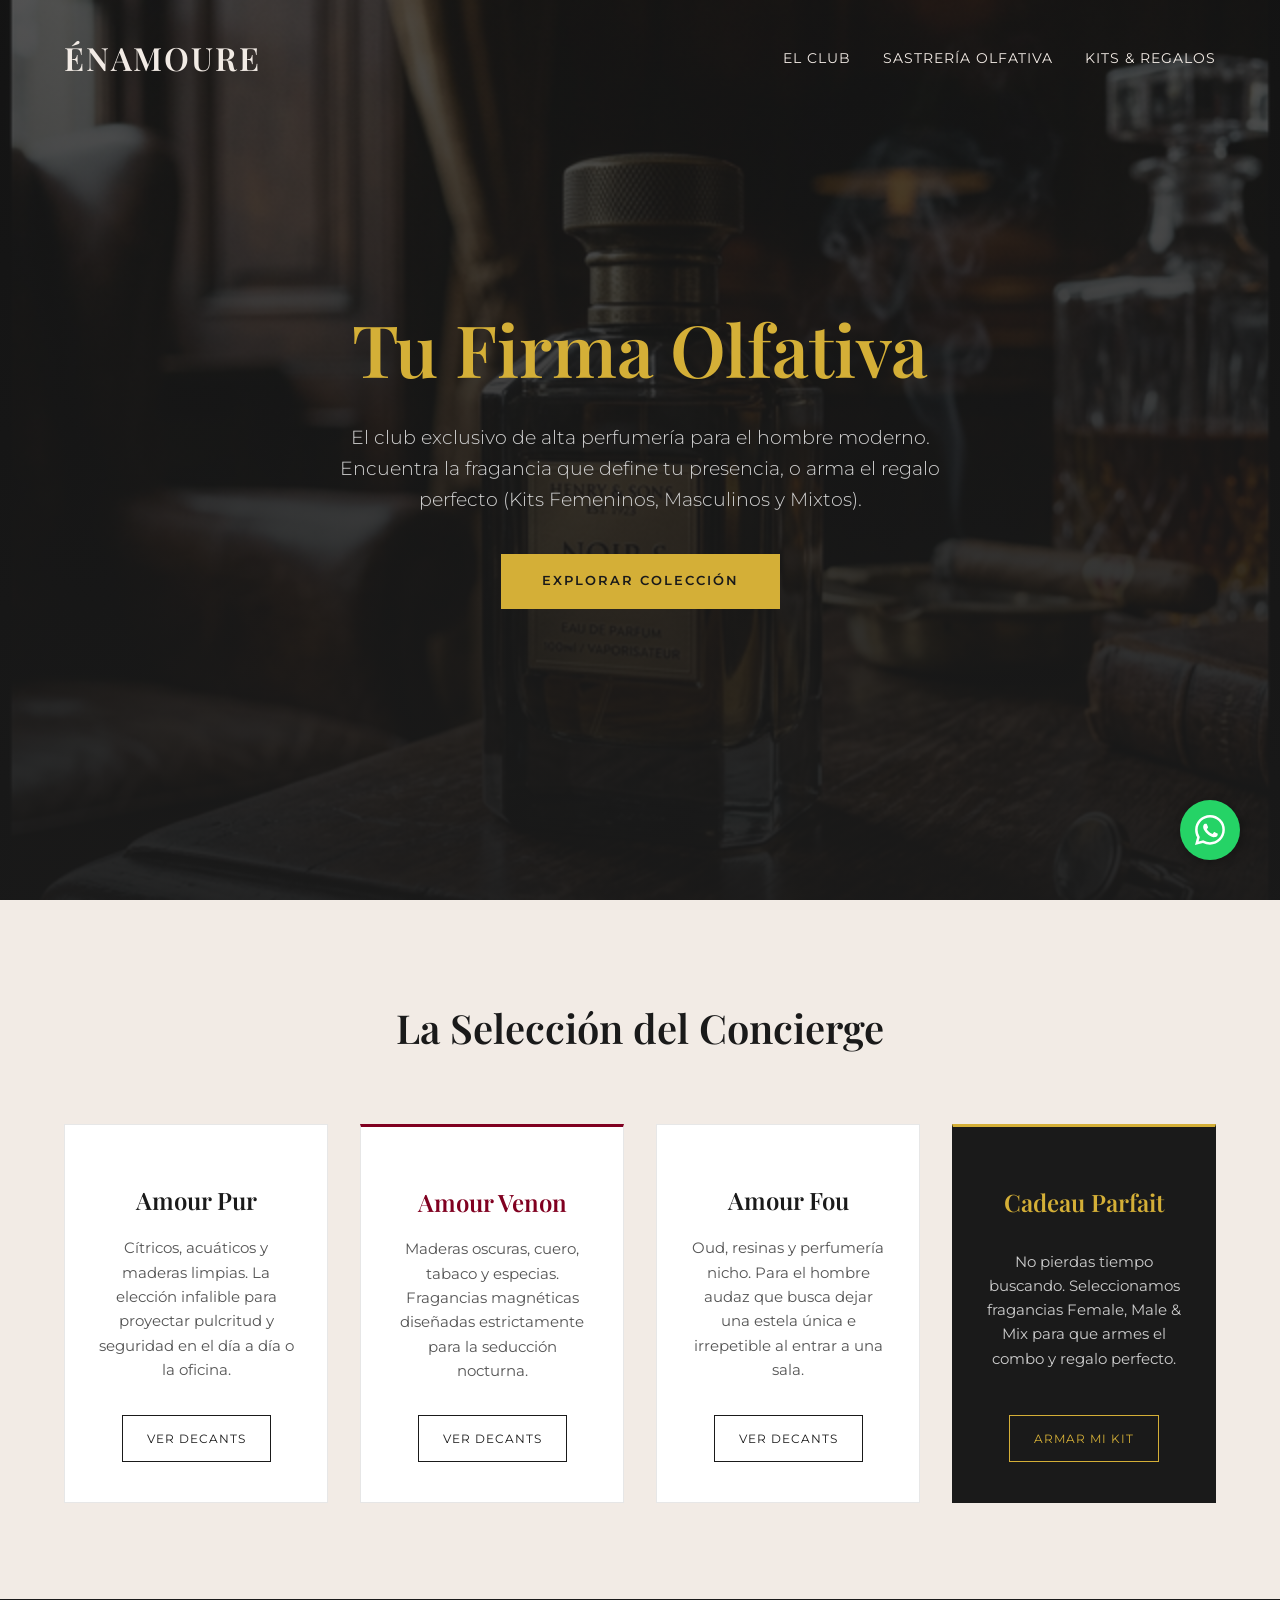
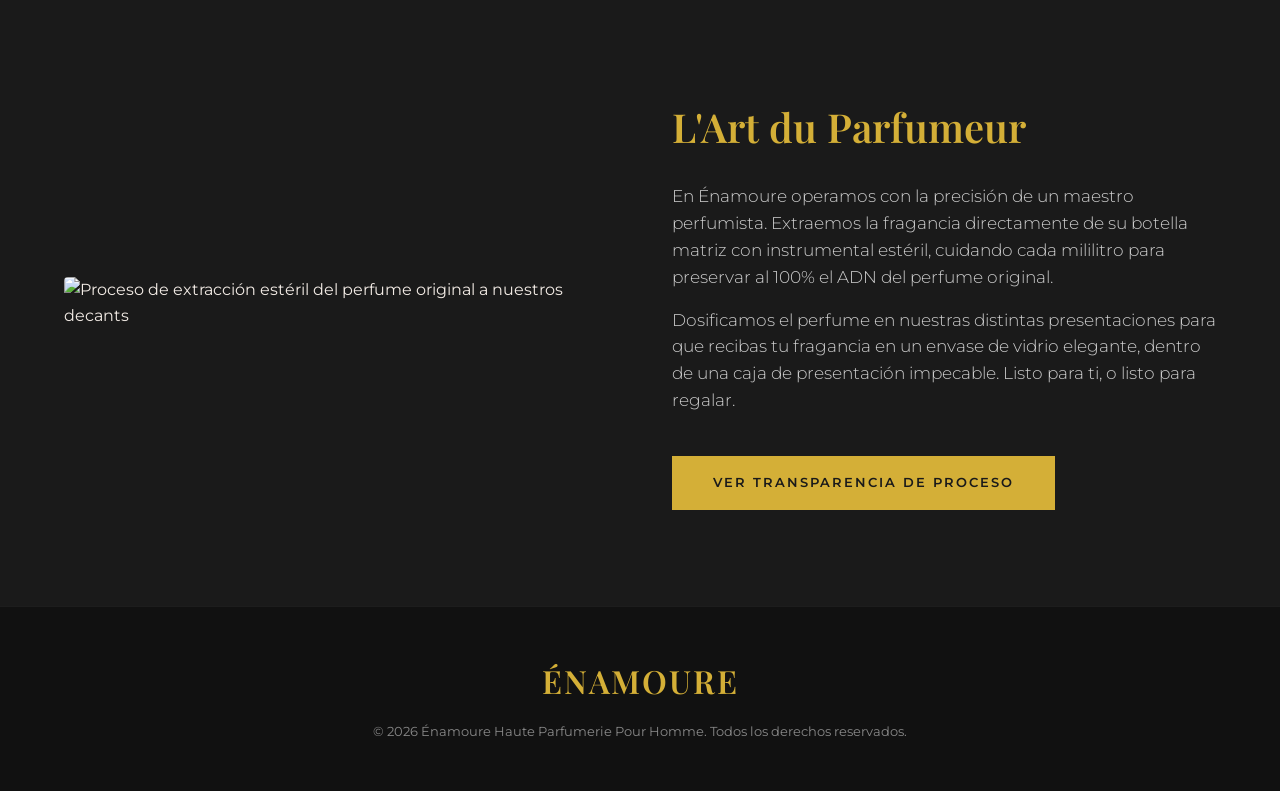
==== commit 97b4cd72: "Update index.html" ====
--- a/index.html
+++ b/index.html
@@ -1,5 +1,6 @@
 <!DOCTYPE html>
 <html lang="es">
+
 <head>
     <meta charset="UTF-8">
     <meta name="viewport" content="width=device-width, initial-scale=1.0">
@@ -7,285 +8,13 @@
     <!-- Google Fonts: Playfair Display (Títulos) y Montserrat (Cuerpo) -->
     <link rel="preconnect" href="https://fonts.googleapis.com">
     <link rel="preconnect" href="https://fonts.gstatic.com" crossorigin>
-    <link href="https://fonts.googleapis.com/css2?family=Montserrat:wght@300;400;600&family=Playfair+Display:ital,wght@0,400;0,600;0,700;1,400&display=swap" rel="stylesheet">
-    
-    <style>
-        /* Variables de Paleta Cromática - Brandbook ÉNAMOURE */
-        :root {
-            --nuit-parisienne: #1A1A1A;
-            --blanc-creme: #F2EBE5;
-            --or-vintage: #D4AF37;
-            --rouge-bordeaux: #800020;
-            --font-title: 'Playfair Display', serif;
-            --font-body: 'Montserrat', sans-serif;
-        }
+    <link
+        href="https://fonts.googleapis.com/css2?family=Montserrat:wght@300;400;600&family=Playfair+Display:ital,wght@0,400;0,600;0,700;1,400&display=swap"
+        rel="stylesheet">
 
-        /* Reset y Base */
-        * {
-            margin: 0;
-            padding: 0;
-            box-sizing: border-box;
-        }
+    <link rel="stylesheet" href="css/styles.css">
+</head>
 
-        body {
-            font-family: var(--font-body);
-            background-color: var(--nuit-parisienne); /* Fondo oscuro por defecto */
-            color: var(--blanc-creme);
-            line-height: 1.6;
-            overflow-x: hidden;
-        }
-
-        h1, h2, h3, h4, .logo {
-            font-family: var(--font-title);
-            font-weight: 600;
-        }
-
-        a {
-            text-decoration: none;
-            color: inherit;
-        }
-
-        /* Navegación */
-        header {
-            padding: 2rem 5%;
-            display: flex;
-            justify-content: space-between;
-            align-items: center;
-            background-color: transparent;
-            position: absolute;
-            width: 100%;
-            z-index: 10;
-        }
-
-        .logo {
-            font-size: 2rem;
-            letter-spacing: 2px;
-            color: var(--blanc-creme); 
-        }
-
-        nav ul {
-            display: flex;
-            list-style: none;
-            gap: 2rem;
-        }
-
-        nav a {
-            font-size: 0.9rem;
-            text-transform: uppercase;
-            letter-spacing: 1px;
-            color: var(--blanc-creme);
-            transition: color 0.3s ease;
-        }
-
-        nav a:hover {
-            color: var(--or-vintage);
-        }
-
-        /* Hero Section - Oscuro y masculino */
-        .hero {
-            height: 100vh;
-            display: flex;
-            flex-direction: column;
-            justify-content: center;
-            align-items: center;
-            text-align: center;
-            padding: 0 5%;
-            /* Imagen de fondo elegante/masculina con overlay oscuro */
-            background: linear-gradient(rgba(26, 26, 26, 0.75), rgba(26, 26, 26, 0.95)), url('https://images.unsplash.com/photo-1620916297397-a4a5402a3c6c?q=80&w=2000&auto=format&fit=crop') center/cover;
-            color: var(--blanc-creme);
-        }
-
-        .hero h1 {
-            font-size: 4.5rem;
-            margin-bottom: 1rem;
-            color: var(--or-vintage);
-        }
-
-        .hero p {
-            font-size: 1.2rem;
-            max-width: 650px;
-            margin-bottom: 2.5rem;
-            font-weight: 300;
-            color: #d1d1d1;
-        }
-
-        .btn {
-            display: inline-block;
-            padding: 1rem 2.5rem;
-            background-color: var(--or-vintage);
-            color: var(--nuit-parisienne);
-            text-transform: uppercase;
-            letter-spacing: 2px;
-            font-size: 0.8rem;
-            border: 1px solid var(--or-vintage);
-            transition: all 0.3s ease;
-            cursor: pointer;
-            font-weight: 600;
-        }
-
-        .btn:hover {
-            background-color: transparent;
-            color: var(--or-vintage);
-        }
-
-        /* Colecciones (Tipos de Amour) */
-        .collections {
-            padding: 6rem 5%;
-            text-align: center;
-            background-color: var(--blanc-creme);
-            color: var(--nuit-parisienne);
-        }
-
-        .collections h2 {
-            font-size: 2.5rem;
-            margin-bottom: 4rem;
-        }
-
-        .grid {
-            display: grid;
-            grid-template-columns: repeat(auto-fit, minmax(250px, 1fr));
-            gap: 2rem;
-        }
-
-        .card {
-            background-color: #fff;
-            padding: 2.5rem 2rem;
-            border: 1px solid rgba(26, 26, 26, 0.1);
-            transition: transform 0.3s ease, box-shadow 0.3s ease;
-            display: flex;
-            flex-direction: column;
-            justify-content: space-between;
-        }
-
-        .card:hover {
-            transform: translateY(-10px);
-            box-shadow: 0 15px 30px rgba(0,0,0,0.08);
-            border-color: var(--or-vintage);
-        }
-
-        .card h3 {
-            font-size: 1.5rem;
-            margin: 1rem 0;
-            color: var(--nuit-parisienne);
-        }
-
-        .card p {
-            font-size: 0.95rem;
-            color: #555;
-            margin-bottom: 2rem;
-        }
-
-        .btn-card {
-            padding: 0.8rem 1.5rem;
-            background-color: transparent;
-            color: var(--nuit-parisienne);
-            border: 1px solid var(--nuit-parisienne);
-            text-transform: uppercase;
-            font-size: 0.75rem;
-            letter-spacing: 1px;
-            transition: all 0.3s ease;
-            cursor: pointer;
-            align-self: center;
-        }
-        
-        .btn-card:hover {
-            background-color: var(--nuit-parisienne);
-            color: var(--blanc-creme);
-        }
-
-        /* Experiencia Unboxing */
-        .experience {
-            background-color: var(--nuit-parisienne);
-            color: var(--blanc-creme);
-            padding: 6rem 5%;
-            display: flex;
-            align-items: center;
-            justify-content: space-between;
-            gap: 4rem;
-        }
-
-        .experience-content {
-            flex: 1;
-        }
-
-        .experience-content h2 {
-            font-size: 2.5rem;
-            margin-bottom: 1.5rem;
-            color: var(--or-vintage);
-        }
-
-        .experience-content p {
-            margin-bottom: 1rem;
-            font-weight: 300;
-            color: #ccc;
-            font-size: 1.05rem;
-        }
-
-        .experience-image {
-            flex: 1;
-            height: 450px;
-            /* Imagen oscura de lujo/madera/cuero */
-            background: url('https://images.unsplash.com/photo-1595425970377-c9703bc48b22?q=80&w=1000&auto=format&fit=crop') center/cover;
-            border-radius: 4px;
-        }
-
-        /* Botón Flotante WhatsApp */
-        .whatsapp-float {
-            position: fixed;
-            width: 60px;
-            height: 60px;
-            bottom: 40px;
-            right: 40px;
-            background-color: #25d366;
-            color: #FFF;
-            border-radius: 50px;
-            text-align: center;
-            font-size: 30px;
-            box-shadow: 2px 2px 10px rgba(0,0,0,0.3);
-            z-index: 100;
-            display: flex;
-            align-items: center;
-            justify-content: center;
-            transition: transform 0.3s ease;
-        }
-
-        .whatsapp-float:hover {
-            transform: scale(1.1);
-        }
-
-        /* Footer */
-        footer {
-            text-align: center;
-            padding: 3rem 5%;
-            background-color: #111;
-            color: var(--blanc-creme);
-            border-top: 1px solid rgba(255,255,255,0.05);
-        }
-
-        @media (max-width: 768px) {
-            header {
-                flex-direction: column;
-                gap: 1rem;
-                background-color: var(--nuit-parisienne);
-                position: relative;
-                padding-bottom: 1.5rem;
-            }
-            .hero {
-                height: 80vh;
-            }
-            .hero h1 {
-                font-size: 3rem;
-            }
-            .experience {
-                flex-direction: column;
-            }
-            .experience-image {
-                width: 100%;
-                height: 300px;
-            }
-        }
-    </style>
-</head>
 <body>
 
     <header>
@@ -301,7 +30,8 @@
 
     <section class="hero">
         <h1>Tu Firma Olfativa</h1>
-        <p>El club exclusivo de alta perfumería para el hombre moderno. Encuentra la fragancia que define tu presencia, o arma el regalo perfecto (Kits Femeninos, Masculinos y Mixtos).</p>
+        <p>El club exclusivo de alta perfumería para el hombre moderno. Encuentra la fragancia que define tu presencia,
+            o arma el regalo perfecto (Kits Femeninos, Masculinos y Mixtos).</p>
         <a href="#colecciones" class="btn">Explorar Colección</a>
     </section>
 
@@ -311,93 +41,83 @@
             <!-- Amour Pur -->
             <div class="card">
                 <h3>Amour Pur</h3>
-                <p>Cítricos, acuáticos y maderas limpias. La elección infalible para proyectar pulcritud y seguridad en el día a día o la oficina.</p>
+                <p>Cítricos, acuáticos y maderas limpias. La elección infalible para proyectar pulcritud y seguridad en
+                    el día a día o la oficina.</p>
                 <a href="#" class="btn-card">Ver Decants</a>
             </div>
-            
+
             <!-- Amour Venon -->
             <div class="card" style="border-top: 3px solid var(--rouge-bordeaux);">
                 <h3 style="color: var(--rouge-bordeaux);">Amour Venon</h3>
-                <p>Maderas oscuras, cuero, tabaco y especias. Fragancias magnéticas diseñadas estrictamente para la seducción nocturna.</p>
+                <p>Maderas oscuras, cuero, tabaco y especias. Fragancias magnéticas diseñadas estrictamente para la
+                    seducción nocturna.</p>
                 <a href="#" class="btn-card">Ver Decants</a>
             </div>
 
             <!-- Amour Fou -->
             <div class="card">
                 <h3>Amour Fou</h3>
-                <p>Oud, resinas y perfumería nicho. Para el hombre audaz que busca dejar una estela única e irrepetible al entrar a una sala.</p>
+                <p>Oud, resinas y perfumería nicho. Para el hombre audaz que busca dejar una estela única e irrepetible
+                    al entrar a una sala.</p>
                 <a href="#" class="btn-card">Ver Decants</a>
             </div>
 
             <!-- Cadeau Parfait (Kits & Regalos) -->
-            <div class="card" id="regalos" style="background-color: var(--nuit-parisienne); color: var(--blanc-creme); border-top: 3px solid var(--or-vintage);">
+            <div class="card" id="regalos"
+                style="background-color: var(--nuit-parisienne); color: var(--blanc-creme); border-top: 3px solid var(--or-vintage);">
                 <h3 style="color: var(--or-vintage);">Cadeau Parfait</h3>
-                <p style="color: #ccc;">No pierdas tiempo buscando. Seleccionamos fragancias Female, Male & Mix para que armes el combo y regalo perfecto.</p>
-                <a href="#" class="btn-card" style="border-color: var(--or-vintage); color: var(--or-vintage);">Armar mi Kit</a>
+                <p style="color: #ccc;">No pierdas tiempo buscando. Seleccionamos fragancias Female, Male & Mix para que
+                    armes el combo y regalo perfecto.</p>
+                <a href="#" class="btn-card" style="border-color: var(--or-vintage); color: var(--or-vintage);">Armar mi
+                    Kit</a>
             </div>
         </div>
     </section>
 
     <section id="experiencia" class="experience">
-        <div class="experience-image"></div>
+        <div class="experience-video"
+            style="flex: 1; border-radius: 4px; overflow: hidden; display: flex; align-items: center; justify-content: center;">
+            <img src="assets/video/perfumista_extraction_demo.png"
+                alt="Proceso de extracción estéril del perfume original a nuestros decants"
+                style="width: 100%; height: auto; object-fit: cover; box-shadow: 0 10px 30px rgba(0,0,0,0.5);">
+        </div>
         <div class="experience-content">
-            <h2>Sastrería a Medida</h2>
-            <p>En Énamoure operamos con la precisión de un sastre. Cada decant es extraído en un entorno controlado con instrumental estéril, preservando el 100% del ADN del perfume original.</p>
-            <p>Recibes tu fragancia en un envase de vidrio pesado, masculino y elegante, envuelto en papel seda oscuro dentro de una caja de presentación impecable. Listo para ti, o listo para regalar.</p>
+            <h2>L'Art du Parfumeur</h2>
+            <p>En Énamoure operamos con la precisión de un maestro perfumista. Extraemos la fragancia directamente de su
+                botella matriz con instrumental estéril, cuidando cada mililitro para preservar al 100% el ADN del
+                perfume original.</p>
+            <p>Dosificamos el perfume en nuestras distintas presentaciones para que recibas tu fragancia en un envase de
+                vidrio elegante, dentro de una caja de presentación impecable. Listo para ti, o listo para regalar.</p>
             <br>
-            <a href="#" class="btn" style="border-color: var(--or-vintage); color: var(--nuit-parisienne); background-color: var(--or-vintage);">Conocer el Proceso</a>
+            <a href="#" class="btn"
+                style="border-color: var(--or-vintage); color: var(--nuit-parisienne); background-color: var(--or-vintage);">Ver
+                Transparencia de Proceso</a>
         </div>
     </section>
 
     <footer>
         <h2 class="logo" style="margin-bottom: 1rem; color: var(--or-vintage);">ÉNAMOURE</h2>
-        <p style="font-size: 0.8rem; color: #888;">© 2026 Énamoure Haute Parfumerie Pour Homme. Todos los derechos reservados.</p>
+        <p style="font-size: 0.8rem; color: #888;">© 2026 Énamoure Haute Parfumerie Pour Homme. Todos los derechos
+            reservados.</p>
     </footer>
 
     <!-- Botón Flotante de WhatsApp para conectar con el Agente Concierge -->
-    <a href="https://wa.me/1234567890?text=Bonjour,%20monsieur!%20Me%20gustar%C3%ADa%20recibir%20asesoramiento%20de%20su%20Concierge." class="whatsapp-float" target="_blank" title="Habla con nuestro Concierge">
+    <a href="https://wa.me/5491178285444?text=Bonjour,%20monsieur!%20Me%20gustar%C3%ADa%20recibir%20asesoramiento%20de%20su%20Concierge."
+        class="whatsapp-float" target="_blank" title="Habla con nuestro Concierge">
         <svg xmlns="http://www.w3.org/2000/svg" width="30" height="30" fill="currentColor" viewBox="0 0 16 16">
-            <path d="M13.601 2.326A7.854 7.854 0 0 0 7.994 0C3.627 0 .068 3.558.064 7.926c-.003 1.396.366 2.76 1.062 3.961L0 16l4.204-1.102a7.933 7.933 0 0 0 3.79.965h.004c4.368 0 7.926-3.558 7.93-7.93A7.898 7.898 0 0 0 13.6 2.326zM7.994 14.521a6.573 6.573 0 0 1-3.356-.92l-.24-.144-2.494.654.666-2.433-.156-.251a6.56 6.56 0 0 1-1.007-3.505c.004-3.639 2.961-6.592 6.608-6.592a6.56 6.56 0 0 1 4.66 1.932 6.557 6.557 0 0 1 1.928 4.66c-.004 3.639-2.961 6.592-6.608 6.592z"/>
-            <path d="M11.846 9.771c-.192-.096-1.139-.563-1.315-.628-.176-.065-.304-.096-.432.096-.128.192-.496.628-.608.761-.112.132-.224.148-.416.052-.192-.096-.81-.299-1.543-.953-.574-.51-1.033-1.144-1.155-1.336-.121-.192-.013-.296.083-.392.087-.087.192-.224.288-.336.096-.112.128-.192.192-.32.064-.128.032-.24-.016-.336-.048-.096-.432-1.04-.592-1.424-.156-.375-.316-.324-.432-.33-.112-.005-.24-.006-.368-.006-.128 0-.336.048-.512.24-.176.192-.672.656-.672 1.596 0 .94.688 1.848.784 1.976.096.128 1.352 2.066 3.276 2.888.456.195.812.312 1.09.4.458.146.875.125 1.204.076.366-.055 1.139-.465 1.3-.914.16-.448.16-.832.112-.914-.048-.082-.176-.128-.368-.224z"/>
+            <path
+                d="M13.601 2.326A7.854 7.854 0 0 0 7.994 0C3.627 0 .068 3.558.064 7.926c-.003 1.396.366 2.76 1.062 3.961L0 16l4.204-1.102a7.933 7.933 0 0 0 3.79.965h.004c4.368 0 7.926-3.558 7.93-7.93A7.898 7.898 0 0 0 13.6 2.326zM7.994 14.521a6.573 6.573 0 0 1-3.356-.92l-.24-.144-2.494.654.666-2.433-.156-.251a6.56 6.56 0 0 1-1.007-3.505c.004-3.639 2.961-6.592 6.608-6.592a6.56 6.56 0 0 1 4.66 1.932 6.557 6.557 0 0 1 1.928 4.66c-.004 3.639-2.961 6.592-6.608 6.592z" />
+            <path
+                d="M11.846 9.771c-.192-.096-1.139-.563-1.315-.628-.176-.065-.304-.096-.432.096-.128.192-.496.628-.608.761-.112.132-.224.148-.416.052-.192-.096-.81-.299-1.543-.953-.574-.51-1.033-1.144-1.155-1.336-.121-.192-.013-.296.083-.392.087-.087.192-.224.288-.336.096-.112.128-.192.192-.32.064-.128.032-.24-.016-.336-.048-.096-.432-1.04-.592-1.424-.156-.375-.316-.324-.432-.33-.112-.005-.24-.006-.368-.006-.128 0-.336.048-.512.24-.176.192-.672.656-.672 1.596 0 .94.688 1.848.784 1.976.096.128 1.352 2.066 3.276 2.888.456.195.812.312 1.09.4.458.146.875.125 1.204.076.366-.055 1.139-.465 1.3-.914.16-.448.16-.832.112-.914-.048-.082-.176-.128-.368-.224z" />
         </svg>
     </a>
 
     <!-- Efectos de Sonido Estilo Perfumería -->
     <!-- Nota: Aquí se deben reemplazar los SRC por los audios generados por IA -->
-    <audio id="spraySound" src="spray_ia.mp3" preload="auto"></audio>
-    <audio id="wooshSound" src="transition_ia.mp3" preload="auto"></audio>
+    <audio id="spraySound" src="assets/audio/spray_ia.mp3" preload="auto"></audio>
+    <audio id="wooshSound" src="assets/audio/transition_ia.mp3" preload="auto"></audio>
 
-    <script>
-        const spraySound = document.getElementById('spraySound');
-        const wooshSound = document.getElementById('wooshSound');
+    <script src="js/scripts.js"></script>
+</body>
 
-        // Sonido de spray de perfume al pasar el mouse por los botones
-        document.querySelectorAll('.btn, .btn-card').forEach(btn => {
-            btn.addEventListener('mouseenter', () => {
-                if(spraySound) {
-                    spraySound.currentTime = 0;
-                    spraySound.volume = 0.2;
-                    spraySound.play().catch(e => { /* Ignorar error si el usuario no ha interactuado */ });
-                }
-            });
-        });
-
-        // Transición y sonido suave en la navegación
-        document.querySelectorAll('a[href^="#"]').forEach(anchor => {
-            anchor.addEventListener('click', function (e) {
-                e.preventDefault();
-                
-                if(wooshSound) {
-                    wooshSound.currentTime = 0;
-                    wooshSound.volume = 0.3;
-                    wooshSound.play().catch(e => {});
-                }
-
-                document.querySelector(this.getAttribute('href')).scrollIntoView({
-                    behavior: 'smooth'
-                });
-            });
-        });
-    </script>
-</body>
 </html>
--- a/css/styles.css
+++ b/css/styles.css
@@ -0,0 +1,283 @@
+        /* Variables de Paleta Cromática - Brandbook ÉNAMOURE */
+        :root {
+            --nuit-parisienne: #1A1A1A;
+            --blanc-creme: #F2EBE5;
+            --or-vintage: #D4AF37;
+            --rouge-bordeaux: #800020;
+            --font-title: 'Playfair Display', serif;
+            --font-body: 'Montserrat', sans-serif;
+        }
+
+        /* Reset y Base */
+        * {
+            margin: 0;
+            padding: 0;
+            box-sizing: border-box;
+        }
+
+        body {
+            font-family: var(--font-body);
+            background-color: var(--nuit-parisienne);
+            /* Fondo oscuro por defecto */
+            color: var(--blanc-creme);
+            line-height: 1.6;
+            overflow-x: hidden;
+        }
+
+        h1,
+        h2,
+        h3,
+        h4,
+        .logo {
+            font-family: var(--font-title);
+            font-weight: 600;
+        }
+
+        a {
+            text-decoration: none;
+            color: inherit;
+        }
+
+        /* Navegación */
+        header {
+            padding: 2rem 5%;
+            display: flex;
+            justify-content: space-between;
+            align-items: center;
+            background-color: transparent;
+            position: absolute;
+            width: 100%;
+            z-index: 10;
+        }
+
+        .logo {
+            font-size: 2rem;
+            letter-spacing: 2px;
+            color: var(--blanc-creme);
+        }
+
+        nav ul {
+            display: flex;
+            list-style: none;
+            gap: 2rem;
+        }
+
+        nav a {
+            font-size: 0.9rem;
+            text-transform: uppercase;
+            letter-spacing: 1px;
+            color: var(--blanc-creme);
+            transition: color 0.3s ease;
+        }
+
+        nav a:hover {
+            color: var(--or-vintage);
+        }
+
+        /* Hero Section - Oscuro y masculino */
+        .hero {
+            height: 100vh;
+            display: flex;
+            flex-direction: column;
+            justify-content: center;
+            align-items: center;
+            text-align: center;
+            padding: 0 5%;
+            /* Imagen de fondo elegante/masculina con overlay oscuro */
+            background: linear-gradient(rgba(26, 26, 26, 0.75), rgba(26, 26, 26, 0.95)), url('../assets/images/hero_background.png') center/cover;
+            color: var(--blanc-creme);
+        }
+
+        .hero h1 {
+            font-size: 4.5rem;
+            margin-bottom: 1rem;
+            color: var(--or-vintage);
+        }
+
+        .hero p {
+            font-size: 1.2rem;
+            max-width: 650px;
+            margin-bottom: 2.5rem;
+            font-weight: 300;
+            color: #d1d1d1;
+        }
+
+        .btn {
+            display: inline-block;
+            padding: 1rem 2.5rem;
+            background-color: var(--or-vintage);
+            color: var(--nuit-parisienne);
+            text-transform: uppercase;
+            letter-spacing: 2px;
+            font-size: 0.8rem;
+            border: 1px solid var(--or-vintage);
+            transition: all 0.3s ease;
+            cursor: pointer;
+            font-weight: 600;
+        }
+
+        .btn:hover {
+            background-color: transparent;
+            color: var(--or-vintage);
+        }
+
+        /* Colecciones (Tipos de Amour) */
+        .collections {
+            padding: 6rem 5%;
+            text-align: center;
+            background-color: var(--blanc-creme);
+            color: var(--nuit-parisienne);
+        }
+
+        .collections h2 {
+            font-size: 2.5rem;
+            margin-bottom: 4rem;
+        }
+
+        .grid {
+            display: grid;
+            grid-template-columns: repeat(auto-fit, minmax(250px, 1fr));
+            gap: 2rem;
+        }
+
+        .card {
+            background-color: #fff;
+            padding: 2.5rem 2rem;
+            border: 1px solid rgba(26, 26, 26, 0.1);
+            transition: transform 0.3s ease, box-shadow 0.3s ease;
+            display: flex;
+            flex-direction: column;
+            justify-content: space-between;
+        }
+
+        .card:hover {
+            transform: translateY(-10px);
+            box-shadow: 0 15px 30px rgba(0, 0, 0, 0.08);
+            border-color: var(--or-vintage);
+        }
+
+        .card h3 {
+            font-size: 1.5rem;
+            margin: 1rem 0;
+            color: var(--nuit-parisienne);
+        }
+
+        .card p {
+            font-size: 0.95rem;
+            color: #555;
+            margin-bottom: 2rem;
+        }
+
+        .btn-card {
+            padding: 0.8rem 1.5rem;
+            background-color: transparent;
+            color: var(--nuit-parisienne);
+            border: 1px solid var(--nuit-parisienne);
+            text-transform: uppercase;
+            font-size: 0.75rem;
+            letter-spacing: 1px;
+            transition: all 0.3s ease;
+            cursor: pointer;
+            align-self: center;
+        }
+
+        .btn-card:hover {
+            background-color: var(--nuit-parisienne);
+            color: var(--blanc-creme);
+        }
+
+        /* Experiencia Unboxing */
+        .experience {
+            background-color: var(--nuit-parisienne);
+            color: var(--blanc-creme);
+            padding: 6rem 5%;
+            display: flex;
+            align-items: center;
+            justify-content: space-between;
+            gap: 4rem;
+        }
+
+        .experience-content {
+            flex: 1;
+        }
+
+        .experience-content h2 {
+            font-size: 2.5rem;
+            margin-bottom: 1.5rem;
+            color: var(--or-vintage);
+        }
+
+        .experience-content p {
+            margin-bottom: 1rem;
+            font-weight: 300;
+            color: #ccc;
+            font-size: 1.05rem;
+        }
+
+        .experience-image {
+            flex: 1;
+            height: 450px;
+            /* Imagen oscura de lujo/madera/cuero */
+            background: url('../assets/images/experience_bg.png') center/cover;
+            border-radius: 4px;
+        }
+
+        /* Botón Flotante WhatsApp */
+        .whatsapp-float {
+            position: fixed;
+            width: 60px;
+            height: 60px;
+            bottom: 40px;
+            right: 40px;
+            background-color: #25d366;
+            color: #FFF;
+            border-radius: 50px;
+            text-align: center;
+            font-size: 30px;
+            box-shadow: 2px 2px 10px rgba(0, 0, 0, 0.3);
+            z-index: 100;
+            display: flex;
+            align-items: center;
+            justify-content: center;
+            transition: transform 0.3s ease;
+        }
+
+        .whatsapp-float:hover {
+            transform: scale(1.1);
+        }
+
+        /* Footer */
+        footer {
+            text-align: center;
+            padding: 3rem 5%;
+            background-color: #111;
+            color: var(--blanc-creme);
+            border-top: 1px solid rgba(255, 255, 255, 0.05);
+        }
+
+        @media (max-width: 768px) {
+            header {
+                flex-direction: column;
+                gap: 1rem;
+                background-color: var(--nuit-parisienne);
+                position: relative;
+                padding-bottom: 1.5rem;
+            }
+
+            .hero {
+                height: 80vh;
+            }
+
+            .hero h1 {
+                font-size: 3rem;
+            }
+
+            .experience {
+                flex-direction: column;
+            }
+
+            .experience-image {
+                width: 100%;
+                height: 300px;
+            }
+        }
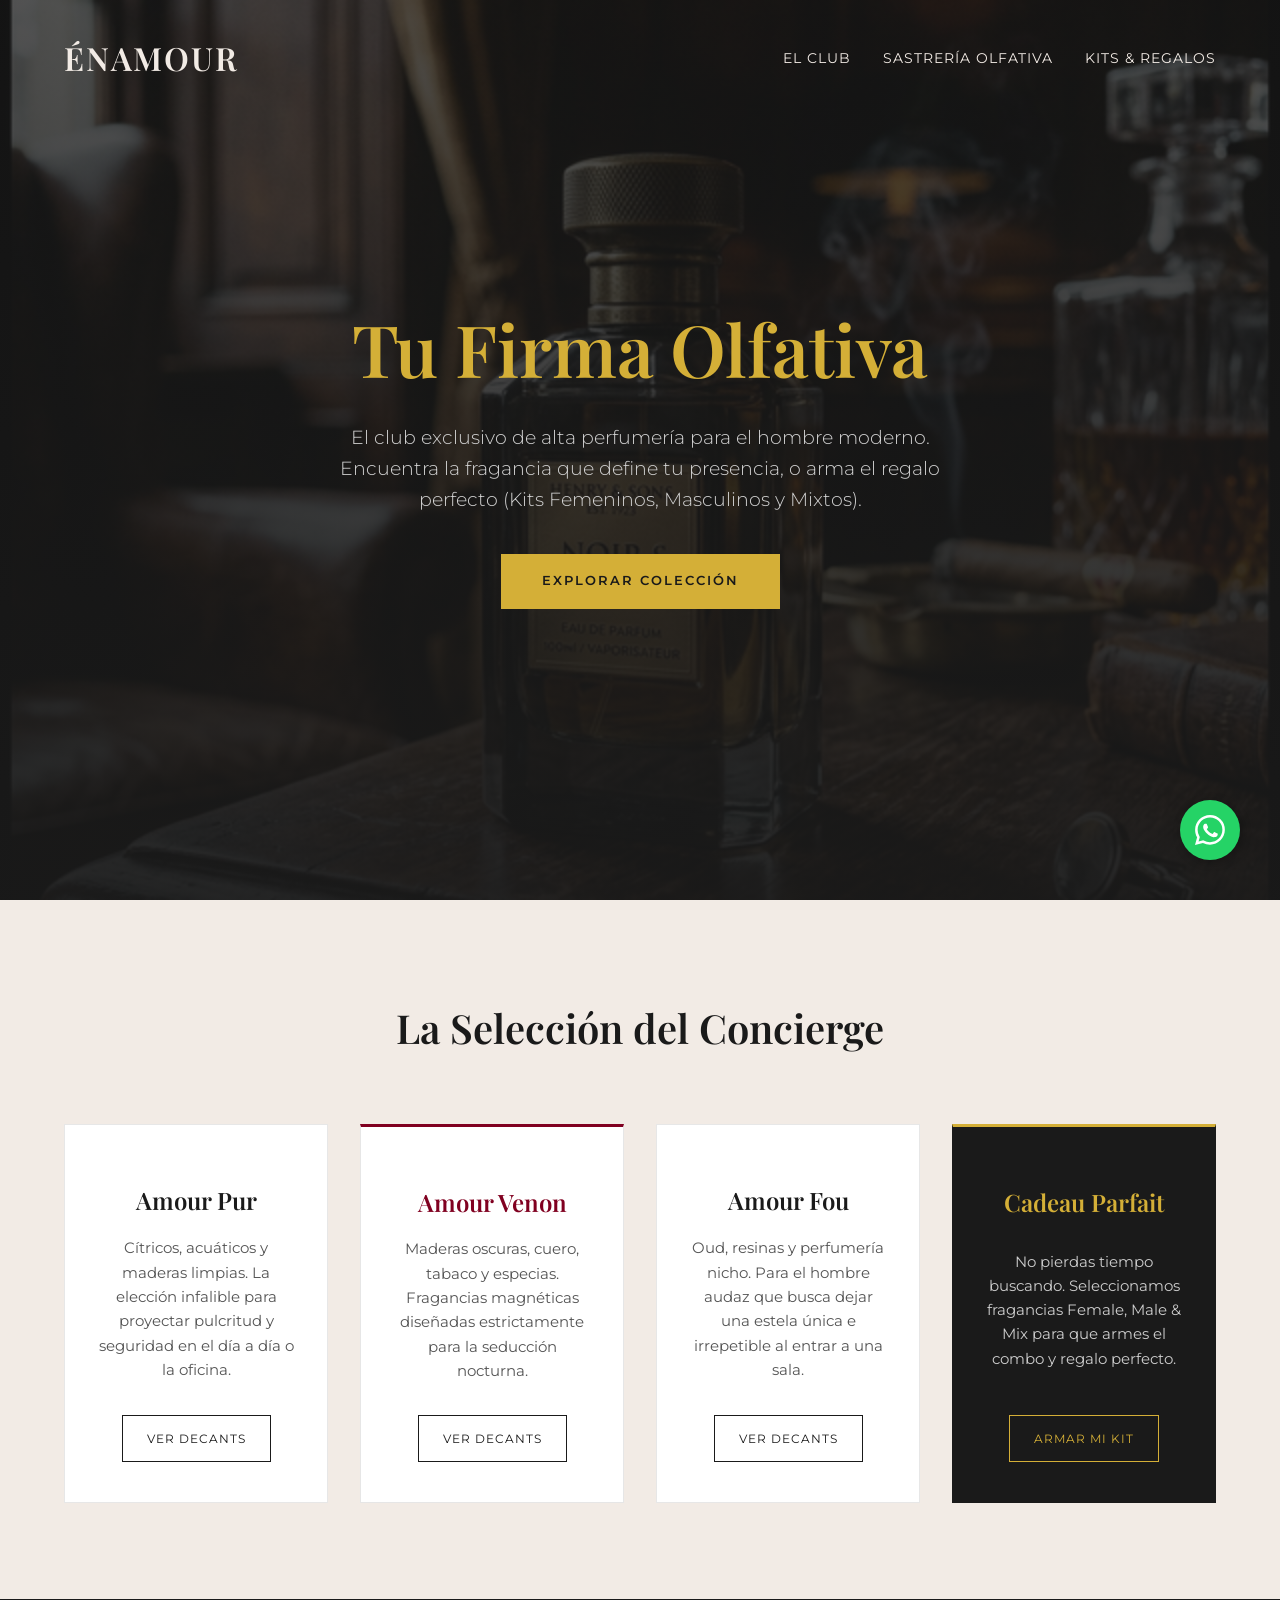
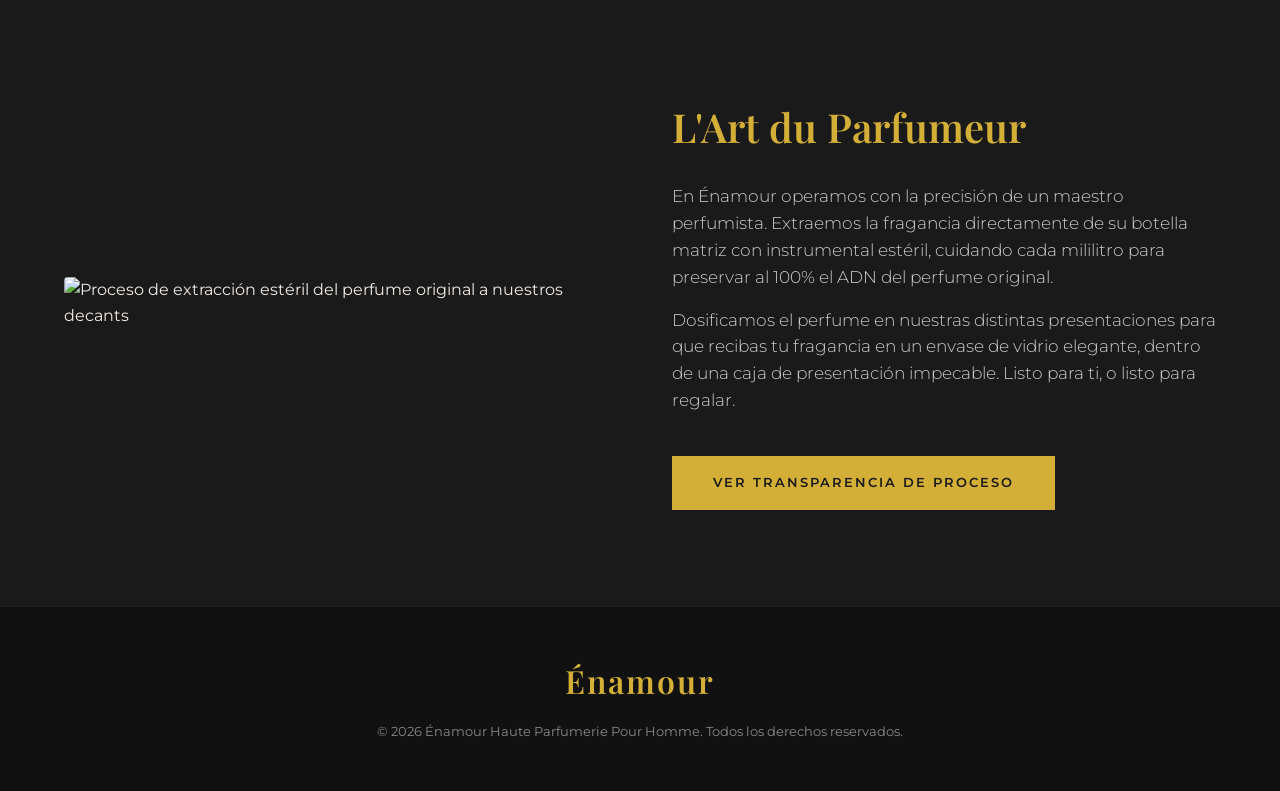
==== commit f9901227: "Update index.html" ====
--- a/index.html
+++ b/index.html
@@ -4,7 +4,7 @@
 <head>
     <meta charset="UTF-8">
     <meta name="viewport" content="width=device-width, initial-scale=1.0">
-    <title>ÉNAMOURE | Haute Parfumerie Pour Homme</title>
+    <title>ÉNAMOUR | Haute Parfumerie Pour Homme</title>
     <!-- Google Fonts: Playfair Display (Títulos) y Montserrat (Cuerpo) -->
     <link rel="preconnect" href="https://fonts.googleapis.com">
     <link rel="preconnect" href="https://fonts.gstatic.com" crossorigin>
@@ -18,7 +18,7 @@
 <body>
 
     <header>
-        <div class="logo">ÉNAMOURE</div>
+        <div class="logo">ÉNAMOUR</div>
         <nav>
             <ul>
                 <li><a href="#colecciones">El Club</a></li>
@@ -83,7 +83,7 @@
         </div>
         <div class="experience-content">
             <h2>L'Art du Parfumeur</h2>
-            <p>En Énamoure operamos con la precisión de un maestro perfumista. Extraemos la fragancia directamente de su
+            <p>En Énamour operamos con la precisión de un maestro perfumista. Extraemos la fragancia directamente de su
                 botella matriz con instrumental estéril, cuidando cada mililitro para preservar al 100% el ADN del
                 perfume original.</p>
             <p>Dosificamos el perfume en nuestras distintas presentaciones para que recibas tu fragancia en un envase de
@@ -96,8 +96,8 @@
     </section>
 
     <footer>
-        <h2 class="logo" style="margin-bottom: 1rem; color: var(--or-vintage);">ÉNAMOURE</h2>
-        <p style="font-size: 0.8rem; color: #888;">© 2026 Énamoure Haute Parfumerie Pour Homme. Todos los derechos
+        <h2 class="logo" style="margin-bottom: 1rem; color: var(--or-vintage);">Énamour</h2>
+        <p style="font-size: 0.8rem; color: #888;">© 2026 Énamour Haute Parfumerie Pour Homme. Todos los derechos
             reservados.</p>
     </footer>
 
@@ -121,3 +121,4 @@
 </body>
 
 </html>
+
